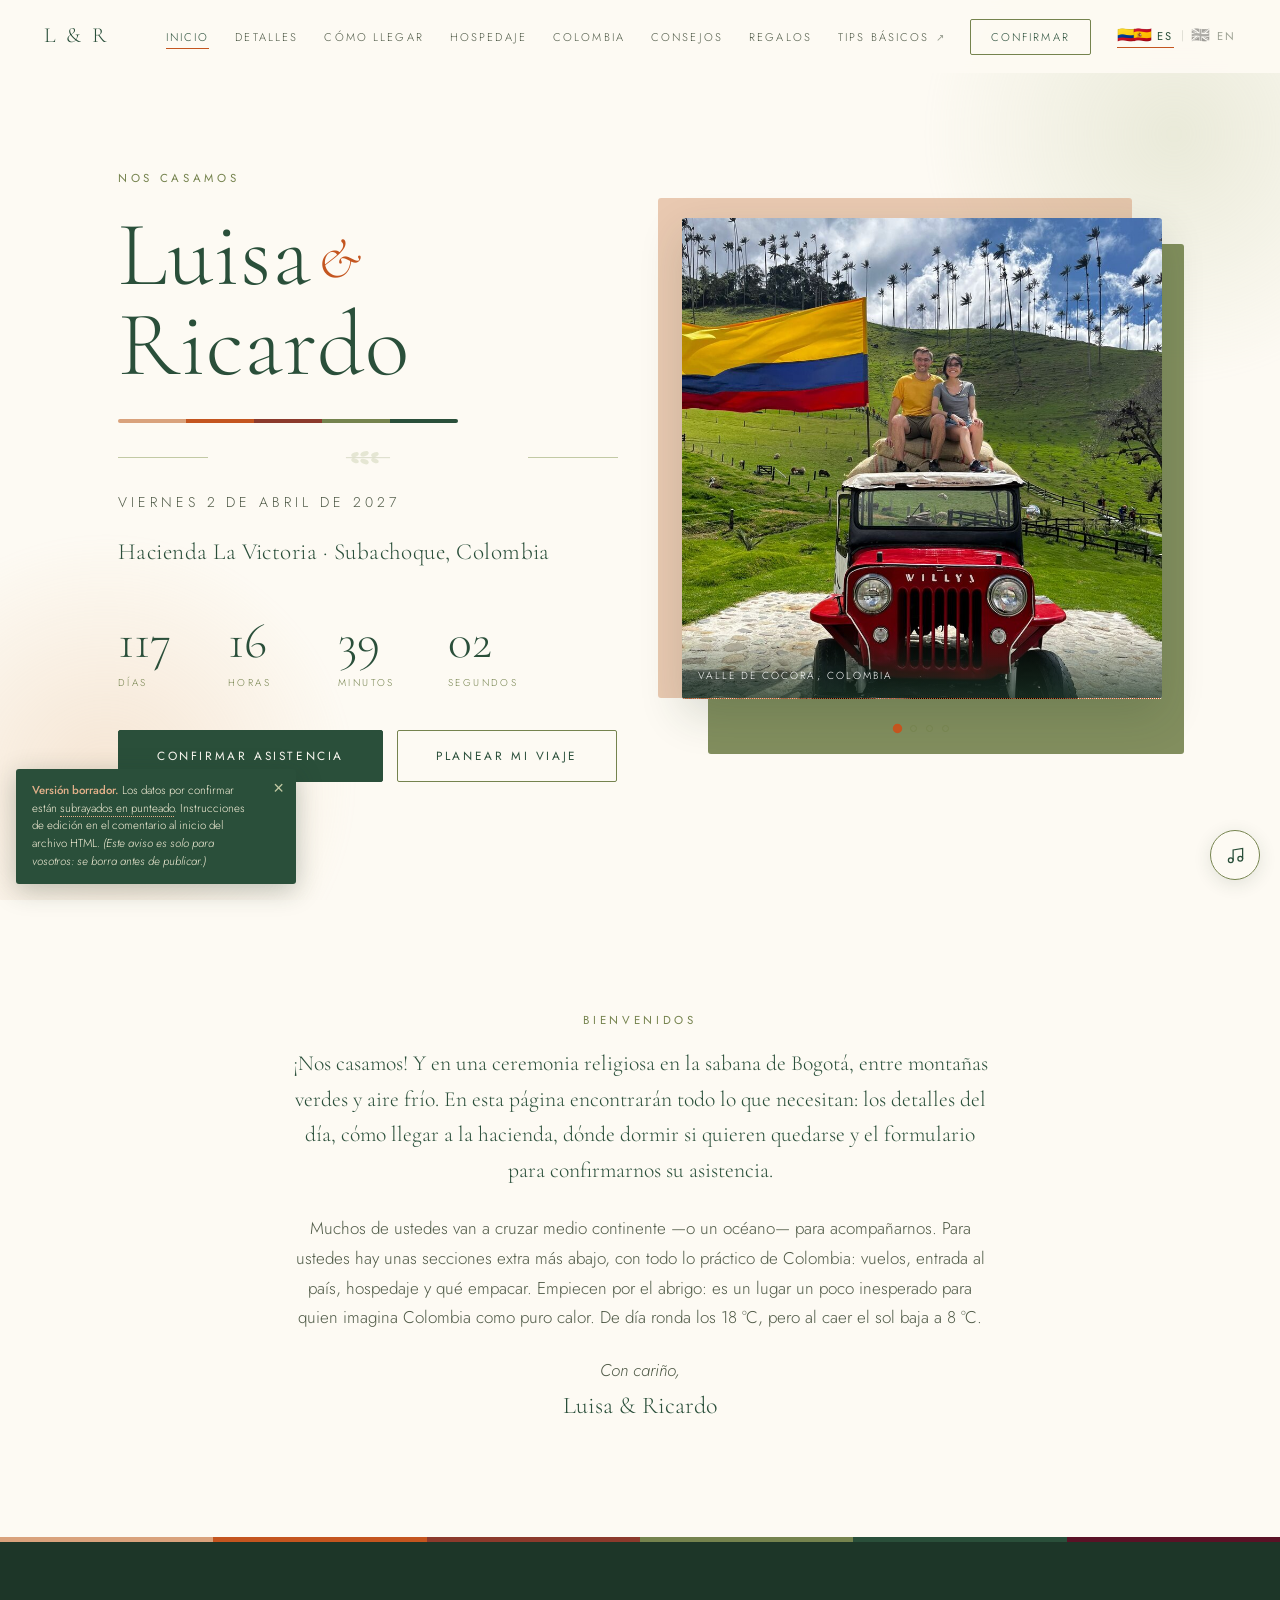
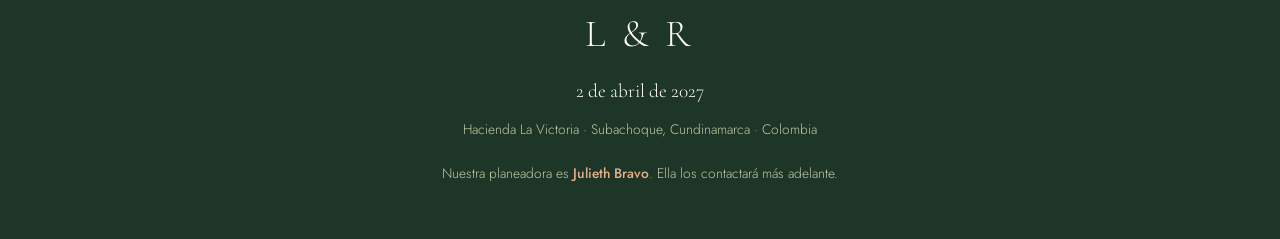
==== index.html @ b48c9478 "columnas" ====
<!DOCTYPE html>
<!--
  ============================================================================
  LUISA & RICARDO — 2 de abril de 2027 — Hacienda La Victoria, Subachoque
  ============================================================================
  CÓMO EDITAR ESTA PÁGINA
  ----------------------------------------------------------------------------
  0. ESTE archivo (index.html) contiene los TEXTOS. Es el que se edita para
     cambiar lo que dice la web. Los otros dos son de apoyo:
        estilo.css → colores, tipografías y espacios (el aspecto)
        guion.js   → carrusel, cuenta regresiva, música y envío del RSVP
     Si solo quieres corregir un texto, no necesitas abrirlos.
  1. Antes de editar, lee CLAUDE.md: resume qué está terminado y qué falta.
  2. Los datos que debes confirmar están marcados con la clase "ph"
     (placeholder). Búscalos con Ctrl+F escribiendo:  class="ph"
     En pantalla se ven con un subrayado punteado dorado.
  3. Para quitar el resaltado cuando ya tengas los datos finales, borra la
     palabra  ph  de la etiqueta, o busca en el CSS la regla  .ph  y ponle
     border-bottom: none;
  4. El aviso "Versión borrador" de arriba se elimina borrando el bloque
     <div class="draft-banner"> ... </div>
  5. FORMULARIO RSVP — ⚠ FALTA CONECTARLO. Las respuestas van a un Google
     Form oculto, pero hay que rellenar antes las variables GFORM y CAMPOS
     en el bloque "ENVÍO DEL RSVP" del JavaScript, al final del archivo.
     Ahí mismo están las instrucciones paso a paso. Mientras estén vacías,
     el formulario avisa al visitante de que aún no está conectado.
  6. Colores: edítalos en el bloque  :root  al inicio del CSS.
  7. MÚSICA — «Asilo», Jorge Drexler & Mon Laferte, vía reproductor oficial
     de Spotify. No hay que alojar ningún archivo ni gestionar derechos.
     El botón flotante de abajo a la derecha abre el reproductor; el
     visitante pulsa play (Spotify no permite arranque automático).
     Para cambiar de canción: variable SPOTIFY en el JavaScript del final.
  8. FOTOS — el carrusel de la portada usa la subcarpeta  fotos/ .
     ⚠ Guarda siempre esa carpeta JUNTO a este archivo HTML.
  ============================================================================
-->
<html lang="es">
<head>
<meta charset="UTF-8">
<meta name="viewport" content="width=device-width, initial-scale=1.0">
<title>Luisa &amp; Ricardo · 2 de abril de 2027 · Subachoque, Colombia</title>
<meta name="description" content="Nos casamos el 2 de abril de 2027 en la Hacienda La Victoria, Subachoque, Colombia. Toda la información para organizar tu viaje.">
<!--
  MIENTRAS LA WEB ESTÁ EN CONSTRUCCIÓN: esta línea pide a Google y demás
  buscadores que no la indexen ni la muestren en resultados.
  ⚠ BÓRRALA (y también el archivo robots.txt) cuando la web esté lista,
  o la boda nunca aparecerá al buscarla.
-->
<meta name="robots" content="noindex, nofollow">
<link rel="preconnect" href="https://fonts.googleapis.com">
<link rel="preconnect" href="https://fonts.gstatic.com" crossorigin>
<link href="https://fonts.googleapis.com/css2?family=Cormorant+Garamond:ital,wght@0,300;0,400;0,500;0,600;1,300;1,400&family=Jost:wght@300;400;500&display=swap" rel="stylesheet">
<link rel="icon" href="data:image/svg+xml,<svg xmlns='http://www.w3.org/2000/svg' viewBox='0 0 100 100'><text y='.9em' font-size='90'>🌿</text></svg>">
<!--
  El ?v=13 del final obliga al navegador a bajar la hoja de estilos de nuevo
  en vez de reutilizar la que tiene guardada. Si cambias estilo.css y no ves
  el cambio en pantalla, sube el número: v=3, v=4...
-->
<link rel="stylesheet" href="estilo.css?v=13">
</head>
<body data-idioma="es">

<!--
  ═══════════════════════ MÚSICA: «ASILO» ═══════════════════════
  Reproductor oficial de Spotify. No hay que alojar ningún archivo y la
  reproducción le cuenta al artista, así que no hay problema de derechos.
  El visitante pulsa play: Spotify no permite el arranque automático.

  Un solo clic en la clave de sol (abajo a la derecha) arranca la canción:
  usamos la API oficial de embeds de Spotify, que permite controlar la
  reproducción desde la página. El mismo botón pausa y reanuda.

  OJO: quien no tenga sesión de Spotify abierta en su navegador oirá solo
  un fragmento de unos 30 segundos. Es una limitación de Spotify para
  oyentes anónimos, no del código.

  Para cambiar de canción: sustituye el ID  5r0yIwEKbqZL96FRmOLYkG  en la
  variable SPOTIFY del JavaScript. El ID está en la URL de cualquier
  canción de Spotify, después de  /track/
-->
<button id="musica" data-tip="Nuestra canción / Our song" aria-label="Reproducir nuestra canción / Play our song" aria-pressed="false">
  <svg class="ic-nota" viewBox="0 0 24 24" fill="none" stroke="currentColor" stroke-width="1.6" stroke-linecap="round" aria-hidden="true">
    <path d="M9 18V5l12-2v13"/><circle cx="6" cy="18" r="3"/><circle cx="18" cy="16" r="3"/>
  </svg>
  <svg class="ic-pausa" viewBox="0 0 24 24" fill="currentColor" aria-hidden="true">
    <rect x="6.5" y="5" width="4" height="14" rx="1"/><rect x="13.5" y="5" width="4" height="14" rx="1"/>
  </svg>
</button>

<div id="panel-musica" hidden>
  <div class="pm-cab">
    <span><span lang="es">Nuestra canción</span><span lang="en">Our song</span></span>
    <button id="pm-cerrar" aria-label="Cerrar el reproductor">&times;</button>
  </div>
  <div id="pm-caja"><div id="pm-marco"></div></div>
  <p class="pm-pie">«Asilo» · Jorge Drexler &amp; Mon Laferte</p>
</div>

<!-- ═══════════ AVISO EDITABLE (bórralo cuando publiques) ═══════════ -->
<div class="draft-banner" id="draft">
  <button onclick="document.getElementById('draft').remove()" aria-label="Cerrar">&times;</button>
  <b>Versión borrador.</b> Los datos por confirmar están <span style="border-bottom:1.5px dotted #E3B08A">subrayados en punteado</span>. Instrucciones de edición en el comentario al inicio del archivo HTML. <em>(Este aviso es solo para vosotros: se borra antes de publicar.)</em>
</div>

<!-- ═══════════ NAV ═══════════ -->
<nav id="nav">
  <div class="nav-in">
    <a href="#inicio" class="nav-mono">L &amp; R</a>
    <!--
      SEGUNDO SELECTOR DE IDIOMA, solo para móvil: va junto a las tres rayitas
      para que se pueda cambiar de idioma sin abrir el menú. En pantalla ancha
      se esconde y manda el que está dentro del menú.

      Son los mismos botones repetidos a propósito: el JavaScript recoge TODOS
      los .idioma de la página, así que los dos selectores se mantienen
      sincronizados solos. Si cambias uno, cambia el otro igual.
    -->
    <div class="idiomas idiomas-movil"><button type="button" class="idioma" data-ir="es" aria-label="Ver la web en español"><span class="bandera bandera-doble" aria-hidden="true">🇨🇴🇪🇸</span>ES</button><span class="idioma-sep" aria-hidden="true">|</span><button type="button" class="idioma" data-ir="en" aria-label="View this site in English"><span class="bandera" aria-hidden="true">🇬🇧</span>EN</button><span class="chiste" aria-hidden="true"><span lang="es">Las dos, para evitar problemas</span><span lang="en">Both, to keep the peace</span></span></div>
    <button class="burger" id="burger" aria-label="Menú" aria-expanded="false"><span></span><span></span><span></span></button>
    <ul class="nav-links" id="links">
      <li><a href="#inicio"><span lang="es">Inicio</span><span lang="en">Home</span></a></li>
      <li><a href="#lugar"><span lang="es">Detalles</span><span lang="en">Details</span></a></li>
      <li><a href="#viaje"><span lang="es">Cómo llegar</span><span lang="en">Getting here</span></a></li>
      <li><a href="#hospedaje"><span lang="es">Hospedaje</span><span lang="en">Where to stay</span></a></li>
      <li><a href="#colombia"><span lang="es">Colombia</span><span lang="en">Colombia</span></a></li>
      <li><a href="#consejos"><span lang="es">Consejos</span><span lang="en">Good to know</span></a></li>
      <li><a href="#regalos"><span lang="es">Regalos</span><span lang="en">Gifts</span></a></li>
      <!-- Esta lleva al flyer de tips, que es otra página: por eso abre en pestaña nueva -->
      <li><a href="tips-colombia-luisa-ricardo-v2.html" target="_blank" rel="noopener"><span lang="es">Tips básicos</span><span lang="en">Safety tips</span> <span class="ext" aria-hidden="true">&#8599;</span></a></li>
      <li><a href="#rsvp" class="nav-cta"><span lang="es">Confirmar</span><span lang="en">RSVP</span></a></li>
      <!--
        SELECTOR DE IDIOMA. Ojo: estos botones NO llevan atributo lang,
        porque el CSS esconde por idioma justamente con ese atributo y
        se ocultarían a sí mismos.
      -->
      <li class="idiomas">
        <button type="button" class="idioma" data-ir="es" aria-label="Ver la web en español"><span class="bandera bandera-doble" aria-hidden="true">🇨🇴🇪🇸</span>ES</button><span class="idioma-sep" aria-hidden="true">|</span><button type="button" class="idioma" data-ir="en" aria-label="View this site in English"><span class="bandera" aria-hidden="true">🇬🇧</span>EN</button><span class="chiste" aria-hidden="true"><span lang="es">Las dos, para evitar problemas</span><span lang="en">Both, to keep the peace</span></span>
      </li>
    </ul>
  </div>
</nav>

<!-- ═══════════ HERO ═══════════ -->
<header class="hero" id="inicio">
  <div class="wrap hero-in">
   <div class="hero-grid">

    <div class="hero-texto">
      <span class="eyebrow"><span lang="es">Nos casamos</span><span lang="en">We're getting married</span></span>
      <h1 class="names">Luisa<span class="amp">&amp;</span>Ricardo</h1>
      <div class="franja" aria-hidden="true">
        <i style="background:var(--p-terracota)"></i>
        <i style="background:var(--p-naranja)"></i>
        <i style="background:var(--p-ladrillo)"></i>
        <i style="background:var(--p-oliva)"></i>
        <i style="background:var(--p-bosque)"></i>
      </div>

      <div class="hero-rule">
        <i></i>
        <svg class="sprig" viewBox="0 0 120 40" style="width:52px" aria-hidden="true">
          <path d="M10 20 H110"/>
          <ellipse cx="30" cy="13" rx="9" ry="5" transform="rotate(-22 30 13)"/>
          <ellipse cx="30" cy="27" rx="9" ry="5" transform="rotate(22 30 27)"/>
          <ellipse cx="52" cy="11" rx="10" ry="5.5" transform="rotate(-20 52 11)"/>
          <ellipse cx="52" cy="29" rx="10" ry="5.5" transform="rotate(20 52 29)"/>
          <ellipse cx="76" cy="13" rx="9" ry="5" transform="rotate(-22 76 13)"/>
          <ellipse cx="76" cy="27" rx="9" ry="5" transform="rotate(22 76 27)"/>
        </svg>
        <i></i>
      </div>

      <div class="hero-meta">
        <span><span lang="es">Viernes 2 de abril de 2027</span><span lang="en">Friday, April 2, 2027</span></span>
        <span class="hero-place"><span lang="es">Hacienda La Victoria &middot; Subachoque, Colombia</span><span lang="en">Hacienda La Victoria &middot; Subachoque, Colombia</span></span>
      </div>

      <div class="count" id="count" aria-label="Cuenta regresiva">
        <div><b id="c-d">—</b><small><span lang="es">Días</span><span lang="en">Days</span></small></div>
        <div><b id="c-h">—</b><small><span lang="es">Horas</span><span lang="en">Hours</span></small></div>
        <div><b id="c-m">—</b><small><span lang="es">Minutos</span><span lang="en">Minutes</span></small></div>
        <div><b id="c-s">—</b><small><span lang="es">Segundos</span><span lang="en">Seconds</span></small></div>
      </div>

      <div class="btn-row">
        <a href="#rsvp" class="btn"><span lang="es">Confirmar asistencia</span><span lang="en">RSVP</span></a>
        <a href="#viaje" class="btn btn-ghost"><span lang="es">Planear mi viaje</span><span lang="en">Plan my trip</span></a>
      </div>
    </div>

    <!--
      ═══ CARRUSEL ═══
      Las fotos viven en la subcarpeta  fotos/  junto a este HTML.
      Para añadir o quitar una, copia o borra un bloque <figure> entero:
      los puntos de navegación se generan solos según cuántas haya.
      Si una cara queda cortada, ajusta  object-position  de esa imagen
      (primer valor = horizontal, segundo = vertical; 50% 50% es el centro).
      Los pies de foto están marcados como editables: cámbialos o bórralos.
    -->
    <div class="carrusel" id="carrusel">
      <div class="marco" id="marco">
        <figure class="act">
          <img src="fotos/foto-1.jpg" alt="Luisa y Ricardo sentados sobre un jeep Willys rojo en el Valle de Cocora"
               style="object-position:50% 30%" width="900" height="1200">
          <figcaption class="ph"><span lang="es">Valle de Cocora, Colombia</span><span lang="en">Cocora Valley, Colombia</span></figcaption>
        </figure>
        <figure>
          <img src="fotos/foto-4.jpg" alt="Luisa y Ricardo ante las terrazas de piedra de Ciudad Perdida, en la Sierra Nevada de Santa Marta"
               style="object-position:50% 50%" width="900" height="1200" loading="lazy">
          <figcaption><span lang="es">Ciudad Perdida, Sierra Nevada</span><span lang="en">Ciudad Perdida, Sierra Nevada</span></figcaption>
        </figure>
        <figure>
          <img src="fotos/foto-2.jpg" alt="Luisa y Ricardo en el mirador del parque nacional del Teide"
               style="object-position:62% 50%" width="1200" height="900" loading="lazy">
          <figcaption class="ph"><span lang="es">Parque Nacional del Teide</span><span lang="en">Teide National Park</span></figcaption>
        </figure>
        <figure>
          <img src="fotos/foto-3.jpg" alt="Luisa y Ricardo con la camiseta de España frente al estadio olímpico de Berlín"
               style="object-position:55% 50%" width="1200" height="900" loading="lazy">
          <figcaption class="ph"><span lang="es">Berlín, Eurocopa 2024</span><span lang="en">Berlin, Euro 2024</span></figcaption>
        </figure>
      </div>
      <button class="car-nav car-prev" id="car-prev" aria-label="Foto anterior">&#8249;</button>
      <button class="car-nav car-next" id="car-next" aria-label="Foto siguiente">&#8250;</button>
      <div class="car-dots" id="car-dots" role="tablist" aria-label="Elegir foto"></div>
    </div>

   </div>
  </div>
</header>

<!--
  ═══════════════════ VISTAS (PESTAÑAS) ═══════════════════
  Cada <div class="vista"> es una pestaña. El menú de arriba muestra una
  y esconde las demás; el bloque "VISTAS" de guion.js hace el cambio.

  SI EL JAVASCRIPT NO CARGA, todas las vistas se ven seguidas y la web
  vuelve a funcionar como una sola página con scroll. Es a propósito.

  Para mover una sección de pestaña, cámbiala de <div class="vista">.
  Para crear una pestaña nueva: un <div class="vista" id="v-loquesea">
  más una entrada en el menú que apunte a una sección de dentro.
-->
<div class="vista" id="v-inicio">
<!-- ═══════════ BIENVENIDA ═══════════ -->
<section id="bienvenida">
  <div class="wrap narrow rv" style="text-align:center">
    <span class="eyebrow"><span lang="es">Bienvenidos</span><span lang="en">Welcome</span></span>
    <p class="lead" lang="es">¡Nos casamos! Y en una ceremonia religiosa en la sabana de Bogotá, entre montañas verdes y aire frío. En esta página encontrarán todo lo que necesitan: los detalles del día, cómo llegar a la hacienda, dónde dormir si quieren quedarse y el formulario para confirmarnos su asistencia.</p>
    <p class="lead" lang="en">We're getting married! In a religious ceremony on the savanna outside Bogotá, among green mountains and cool air. This page has everything you need: the details of the day, how to reach the hacienda, where to stay if you'd like to, and the form to let us know you're coming.</p>
    <p style="margin-top:1.6rem" lang="es">Muchos de ustedes van a cruzar medio continente —o un océano— para acompañarnos. Para ustedes hay unas secciones extra más abajo, con todo lo práctico de Colombia: vuelos, entrada al país, hospedaje y qué empacar. Empiecen por el abrigo: es un lugar un poco inesperado para quien imagina Colombia como puro calor. De día ronda los 18 °C, pero al caer el sol baja a 8 °C.</p>
    <p style="margin-top:1.6rem" lang="en">Many of you will cross half a continent — or an ocean — to be with us. There are extra sections here for you, with the practical side of Colombia: flights, entry requirements, where to stay and what to pack. Start with a coat: this is a surprising place for anyone who pictures Colombia as nothing but heat. Days hover around 18 °C, but once the sun goes down it drops to 8 °C.</p>
    <p style="margin-top:1.4rem"><em><span lang="es">Con cariño,</span><span lang="en">With love,</span></em><br><span style="font-family:var(--serif);font-size:1.5rem;color:var(--bosque)">Luisa &amp; Ricardo</span></p>
  </div>
</section>

</div>

<div class="vista" id="v-lugar">
<!-- ═══════════ EL LUGAR ═══════════ -->
<section id="lugar">
  <div class="wrap">
    <div class="sec-head rv">
      <span class="eyebrow"><span lang="es">Cuándo y dónde</span><span lang="en">When and where</span></span>
      <h2><span lang="es">Detalles del evento</span><span lang="en">Event details</span></h2>
      <p lang="es"><strong>Hacienda La Victoria</strong>, en Subachoque, Cundinamarca, en plena sabana. La ceremonia y la fiesta son en el mismo lugar, así que no tendrán que moverse en todo el día.</p>
    <p lang="en"><strong>Hacienda La Victoria</strong>, in Subachoque, Cundinamarca, out on the savanna. The ceremony and the party are in the same place, so you will not have to move all day.</p>
    </div>

    <!--
      Cuatro tarjetas en rejilla de 2×2, el mismo patrón que usan las demás
      secciones. Si añades una quinta, la fila de abajo queda coja: mejor
      fusionarla con alguna existente o añadir dos de golpe.
      El parqueadero va dentro de "Dónde es" porque forma parte de llegar.
    -->
    <div class="grid g2x2">
      <div class="card rv">
        <span class="ico">⛪</span>
        <h4 lang="es">La ceremonia</h4>
        <h4 lang="en">The ceremony</h4>
        <p lang="es">Será <strong>religiosa</strong>, a las <strong class="ph">4:00 de la tarde</strong>. Les pedimos estar sentados unos minutos antes.</p>
        <p lang="en">It will be a <strong>religious ceremony</strong> at <strong class="ph">4:00 in the afternoon</strong>. Please be seated a few minutes beforehand.</p>
        <p lang="es" style="margin-top:.7rem">Después, el cóctel y la fiesta son en la misma hacienda: no hay que moverse en todo el día.</p>
        <p lang="en" style="margin-top:.7rem">The cocktail hour and the party follow in the same place, so there is no moving around during the day.</p>
      </div>

      <div class="card rv">
        <span class="ico">📍</span>
        <h4 lang="es">Dónde es</h4>
        <h4 lang="en">Where it is</h4>
        <p lang="es">En la vereda, a unos <strong>3,5 km del casco urbano</strong> de Subachoque.</p>
        <p lang="en">Out in the countryside, about <strong>3.5 km from the town</strong> of Subachoque.</p>
        <p style="margin-top:.7rem"><a href="https://maps.app.goo.gl/8ABQBgbFaFGZKbLc6" target="_blank" rel="noopener"><span lang="es">Abrir la ubicación en Google Maps</span><span lang="en">Open the location in Google Maps</span></a></p>
        <ul>
          <li lang="es">Coordenadas <strong>4.899453, −74.182835</strong>, útiles si van en carro y se les pierde la señal.</li>
          <li lang="en">Coordinates <strong>4.899453, −74.182835</strong> — worth saving if you drive and lose signal.</li>
          <li lang="es">Parqueadero gratuito dentro de la hacienda, con espacio de sobra para todos.</li>
          <li lang="en">Free parking inside the property, with room to spare.</li>
        </ul>
      </div>

      <div class="card rv">
        <span class="ico">🚐</span>
        <h4 lang="es">Transporte</h4>
        <h4 lang="en">Transport</h4>
        <p lang="es">Quien prefiera no manejar puede contratar el traslado de ida y vuelta por su cuenta con <strong>TransRubio</strong>, escribiendo a <a href="mailto:cotizaciones@transrubio.com.co">cotizaciones@transrubio.com.co</a>.</p>
        <p lang="en">If you would rather not drive, you can arrange return transport yourself with <strong>TransRubio</strong>, writing to <a href="mailto:cotizaciones@transrubio.com.co">cotizaciones@transrubio.com.co</a>.</p>
        <p lang="es" style="margin-top:.7rem">Es una gestión independiente de la boda: ellos les cotizan directamente.</p>
        <p lang="en" style="margin-top:.7rem">This is arranged independently of the wedding — they will quote you directly.</p>
      </div>

      <div class="card rv">
        <span class="ico">🧥</span>
        <h4 lang="es">Vestuario</h4>
        <h4 lang="en">Dress code</h4>
        <p lang="es">Ellos, <strong>traje formal</strong>. Ellas, <strong>cóctel o vestido largo</strong>.</p>
        <p lang="en">Men, <strong>formal suit</strong>. Women, <strong>cocktail or long dress</strong>.</p>
        <ul>
          <li lang="es">Buena parte del suelo es empedrado: les sugerimos un tacón cómodo.</li>
          <li lang="en">Much of the ground is cobbled, so we suggest a comfortable heel.</li>
          <li lang="es">No olviden el abrigo: al caer el sol refresca de verdad.</li>
          <li lang="en">Do bring a coat — it gets properly cold after sunset.</li>
        </ul>
      </div>
    </div>
  </div>
</section>



</div>

<div class="vista" id="v-viaje">
<!-- ═══════════ VIAJE ═══════════ -->
<section id="viaje">
  <div class="wrap">
    <div class="sec-head rv">
      <span class="eyebrow"><span lang="es">Cómo llegar</span><span lang="en">Getting here</span></span>
      <h2 lang="es">El viaje a Colombia</h2>
      <h2 lang="en">Travelling to Colombia</h2>
      <p lang="es">Todo pasa por Bogotá. Desde ahí son poco más de 60 minutos hasta Subachoque.</p>
      <p lang="en">Everything goes through Bogotá. From there it is a little over 60 minutes to Subachoque.</p>
    </div>

    <div class="grid g2">
      <div class="card rv">
        <span class="ico">✈</span>
        <h4 lang="es">Vuelos</h4>
        <h4 lang="en">Flights</h4>
        <p lang="es">El aeropuerto es <strong>El Dorado (BOG)</strong>, en Bogotá. Es el hub más grande de la región y tiene vuelos directos desde Madrid, Miami, Nueva York, Ciudad de México, São Paulo, Buenos Aires, Santiago, Lima, Panamá y varias ciudades más.</p>
        <p lang="en">The airport is <strong>El Dorado (BOG)</strong>, in Bogotá. It is the largest hub in the region, with direct flights from Madrid, Miami, New York, Mexico City, São Paulo, Buenos Aires, Santiago, Lima, Panama City and several more.</p>
        <ul>
          <li lang="es"><strong>Reserven pronto:</strong> abril arranca con temporada alta en Colombia. Semana Santa 2027 es del <strong>22 al 28 de marzo</strong>, así que planeen con tiempo.</li>
          <li lang="en"><strong>Book early:</strong> April opens the high season in Colombia. Holy Week in 2027 runs from <strong>March 22 to 28</strong>, so plan ahead.</li>
        </ul>
      </div>

      <div class="card rv">
        <span class="ico">🛂</span>
        <h4 lang="es">Entrada al país</h4>
        <h4 lang="en">Entering the country</h4>
        <ul>
          <li lang="es">Ciudadanos de la mayoría de países de Europa y América Latina, además de EE. UU. y Australia, <strong>no necesitan visa</strong> para estancias turísticas de hasta 90 días. Verifiquen su caso concreto en la web oficial de <a href="https://www.migracioncolombia.gov.co/" target="_blank" rel="noopener">Migración Colombia</a> — las reglas cambian.</li>
          <li lang="en">Citizens of most European and Latin American countries, as well as the US and Australia, <strong>do not need a visa</strong> for tourist stays of up to 90 days. Check your own case on the official <a href="https://www.migracioncolombia.gov.co/" target="_blank" rel="noopener">Migración Colombia</a> site — the rules change.</li>
          <li lang="es"><strong>Check-Mig obligatorio para todos:</strong> formulario digital gratuito que se llena en línea dentro de las 24 horas previas al vuelo, en <a href="https://apps.migracioncolombia.gov.co/pre-registro/public/preregistro.jsf" target="_blank" rel="noopener">apps.migracioncolombia.gov.co</a>.</li>
          <li lang="en"><strong>Check-Mig is required for everyone:</strong> a free online form to be filled in within the 24 hours before your flight, at <a href="https://apps.migracioncolombia.gov.co/pre-registro/public/preregistro.jsf" target="_blank" rel="noopener">apps.migracioncolombia.gov.co</a>.</li>
        </ul>
      </div>



      <div class="card rv">
        <span class="ico">🚕</span>
        <h4 lang="es">Taxis y apps</h4>
        <h4 lang="en">Taxis and apps</h4>
        <p lang="es">En Bogotá funcionan Uber, DiDi, Yango e InDrive, además de los taxis oficiales del aeropuerto.</p>
        <p lang="en">Uber, DiDi, Yango and InDrive all work in Bogotá, alongside the official airport taxis.</p>
        <p style="margin-top:.7rem" lang="es">Nada de taxis levantados en la calle: usen siempre la app y, antes de subirse, confirmen que la placa y el modelo coincidan con los de la pantalla.</p>
        <p style="margin-top:.7rem" lang="en">Never flag down a taxi in the street: always use the app, and before getting in, check that the plate and the model match what is on your screen.</p>
      </div>

    </div>
  </div>
</section>

</div>

<div class="vista" id="v-hospedaje">
<!-- ═══════════ HOSPEDAJE ═══════════ -->
<section id="hospedaje">
  <div class="wrap">
    <div class="sec-head rv">
      <span class="eyebrow"><span lang="es">Dónde dormir</span><span lang="en">Where to stay</span></span>
      <h2 lang="es">Hospedaje</h2>
      <h2 lang="en">Where to stay</h2>
      <p lang="es">Dos opciones según lo que busquen. Reserven pronto: Subachoque es un pueblo pequeño y la oferta cercana se agota rápido.</p>
      <p lang="en">Two options, depending on what you are after. Book early: Subachoque is a small town and the places nearby fill up fast.</p>
    </div>

    <div class="grid g2">
      <div class="card rv">
        <span class="tag"><span lang="es">Opción 1</span><span lang="en">Option 1</span></span>
        <h4>Subachoque, Chía &amp; Tabio</h4>
        <p lang="es">Hoteles boutique, hosterías y casas de campo. <strong>Chía y Tabio</strong> quedan a 25–45 minutos, con buena relación calidad-precio, restaurantes agradables y ambiente de sabana. Ideal si alquilan carro. <strong>Subachoque</strong> es más cerca pero tiene menos opciones; si lo prefieren, busquen habitación con tiempo.</p>
        <p lang="en">Boutique hotels, country inns and farmhouses. <strong>Chía and Tabio</strong> are 25–45 minutes away, good value, with pleasant restaurants and open savanna around them. Ideal if you rent a car. <strong>Subachoque</strong> is closer but has fewer places; if you prefer it, book a room well in advance.</p>
      </div>
      <div class="card rv">
        <span class="tag"><span lang="es">Opción 2</span><span lang="en">Option 2</span></span>
        <h4>Bogotá</h4>
        <p lang="es">Más lejos (1 h – 1 h 45) pero con toda la oferta de restaurantes, museos y vida de ciudad. Recomendamos las zonas de <strong>Usaquén</strong>, <strong>Zona G / Chicó</strong> o <strong>Parque de la 93</strong>: seguras, caminables y bien conectadas.</p>
        <p lang="en">Further out (1 h – 1 h 45) but with all the restaurants, museums and city life. We recommend <strong>Usaquén</strong>, <strong>Zona G / Chicó</strong> or <strong>Parque de la 93</strong>: safe, walkable and well connected.</p>
      </div>
    </div>

    <div class="rv" style="margin-top:34px;padding:24px 26px;border-left:2px solid var(--p-vino);background:rgba(90,18,38,.05)">
      <p style="font-size:.94rem" lang="es"><strong>Consejo:</strong> si vienen en grupo o en familia, Airbnb funciona muy bien en la sabana — hay fincas completas por precios razonables. Y si se quedan en Bogotá, elijan hotel en el <em>norte</em> de la ciudad: acorta el trayecto a Subachoque y evita el peor tráfico.</p>
      <p style="font-size:.94rem" lang="en"><strong>A tip:</strong> if you are coming as a group or a family, Airbnb works very well on the savanna — whole farmhouses at reasonable prices. And if you stay in Bogotá, pick a hotel in the <em>north</em> of the city: it shortens the drive to Subachoque and avoids the worst traffic.</p>
    </div>
  </div>
</section>

</div>

<div class="vista" id="v-colombia">
<!-- ═══════════ COLOMBIA PRÁCTICA ═══════════ -->
<section id="colombia">
  <div class="wrap">
    <div class="sec-head rv">
      <span class="eyebrow"><span lang="es">Antes de viajar</span><span lang="en">Before you travel</span></span>
      <h2 lang="es">Colombia práctica</h2>
      <h2 lang="en">Colombia, practically</h2>
      <p lang="es">Alguna información si es tu primera vez en Colombia.</p>
      <p lang="en">A few things worth knowing if it is your first time in Colombia.</p>
    </div>

    <div class="rejilla-centrada">
      <div class="card rv">
        <span class="ico">⛰</span>
        <h4 lang="es">La altura</h4>
        <h4 lang="en">The altitude</h4>
        <p lang="es">Bogotá y Subachoque están a unos <strong>2.650 m</strong>. Algunas personas sienten <em>soroche</em>: dolor de cabeza, cansancio o falta de aire los primeros días.</p>
        <p lang="en">Bogotá and Subachoque sit at about <strong>2,650 m</strong>. Some people feel <em>soroche</em>: headaches, tiredness or shortness of breath for the first few days.</p>
        <ul>
          <li lang="es">Tomen mucha agua; un aguadepanela con limón también ayuda.</li>
          <li lang="en">Drink plenty of water; <em>aguapanela</em> with lime helps too.</li>
          <li lang="es">Vayan suave con el alcohol el primer día — pega el doble.</li>
          <li lang="en">Go easy on the alcohol the first day — it hits twice as hard.</li>
        </ul>
      </div>

      <div class="card rv">
        <span class="ico">💵</span>
        <h4 lang="es">Dinero</h4>
        <h4 lang="en">Money</h4>
        <p lang="es">La moneda es el <strong>peso colombiano (COP)</strong>.</p>
        <p lang="en">The currency is the <strong>Colombian peso (COP)</strong>.</p>
        <ul>
          <li lang="es">Tarjeta aceptada casi en todas partes en Bogotá.</li>
          <li lang="en">Cards are accepted almost everywhere in Bogotá.</li>
          <li lang="es">Lleven algo de dinero en efectivo para pueblos, taxis y propinas; retírenlo en cajeros de bancos (Bancolombia, Davivienda, BBVA) y eviten los de la calle.</li>
          <li lang="en">Carry some cash for small towns, taxis and tips; withdraw it from bank ATMs (Bancolombia, Davivienda, BBVA) and avoid the ones out on the street.</li>
        </ul>
      </div>

      <div class="card rv">
        <span class="ico">🍽</span>
        <h4 lang="es">Propinas</h4>
        <h4 lang="en">Tipping</h4>
        <p lang="es">En restaurantes se acostumbra una <strong>propina voluntaria del 10 %</strong>. Se la sumarán a la cuenta y les preguntarán "¿desea incluir el servicio?". Pueden decir que no sin problema.</p>
        <p lang="en">Restaurants add a <strong>voluntary 10 % tip</strong>. It appears on the bill and they will ask whether you want to include the service. Saying no is perfectly normal.</p>
        <p style="margin-top:.7rem" lang="es">A los taxistas no se les da propina; se redondea hacia arriba.</p>
        <p style="margin-top:.7rem" lang="en">Taxi drivers are not tipped; you just round up.</p>
      </div>

      <div class="card rv">
        <span class="ico">📱</span>
        <h4 lang="es">Teléfono e internet</h4>
        <h4 lang="en">Phone and internet</h4>
        <p lang="es">Una <strong>eSIM</strong> comprada antes de viajar es la mejor opción para mantenerse comunicados desde que lleguen a Colombia.</p>
        <p lang="en">An <strong>eSIM</strong> bought before you travel is the easiest way to stay connected from the moment you land.</p>
        <p style="margin-top:.7rem" lang="es">Tengan en cuenta que el enchufe en Colombia es <strong>tipo A/B</strong> (el mismo de Estados Unidos).</p>
        <p style="margin-top:.7rem" lang="en">Note that Colombian sockets are <strong>type A/B</strong> — the same as in the United States.</p>
      </div>

      <div class="card rv">
        <span class="ico">🚰</span>
        <h4 lang="es">Agua y comida</h4>
        <h4 lang="en">Food and water</h4>
        <p lang="es">El agua de la llave en Bogotá <strong>es potable</strong> y de muy buena calidad. En zonas rurales, mejor embotellada.</p>
        <p lang="en">Tap water in Bogotá <strong>is safe to drink</strong> and very good. In rural areas, stick to bottled.</p>
        <p style="margin-top:.7rem" lang="es">Prueben sin miedo: ajiaco, changua, arepas de choclo, empanadas, lechona, y frutas que probablemente no conocen (lulo, feijoa, granadilla, mangostino).</p>
        <p style="margin-top:.7rem" lang="en">Try everything: ajiaco, changua, sweetcorn arepas, empanadas, lechona, and fruit you have probably never seen (lulo, feijoa, granadilla, mangosteen).</p>
      </div>



    </div>

    <div class="sub-head rv">
      <span class="eyebrow"><span lang="es">Ya que están acá</span><span lang="en">While you are here</span></span>
      <h3 lang="es">Extiendan el viaje</h3>
      <h3 lang="en">Make a trip of it</h3>
      <p lang="es">Sería una lástima ver solo la sabana.</p>
      <p lang="en">It would be a shame to see only the savanna.</p>
    </div>

    <div class="grid g3">
      <div class="card rv">
        <span class="tag"><span lang="es">1 día</span><span lang="en">1 day</span></span>
        <h4 lang="es">Cerca de Bogotá</h4>
        <h4 lang="en">Near Bogotá</h4>
        <ul>
          <li lang="es"><strong>Catedral de Sal de Zipaquirá</strong> — una catedral dentro de una mina de sal, a 40 min de Subachoque.</li>
          <li lang="en"><strong>Zipaquirá Salt Cathedral</strong> — a cathedral carved inside a salt mine, 40 min from Subachoque.</li>
          <li lang="es"><strong>Laguna de Guatavita</strong> — el origen de la leyenda de El Dorado.</li>
          <li lang="en"><strong>Lake Guatavita</strong> — where the legend of El Dorado began.</li>
          <li lang="es"><strong>Monserrate</strong> — Bogotá entera a 3.150 m.</li>
          <li lang="en"><strong>Monserrate</strong> — the whole city seen from 3,150 m.</li>
          <li lang="es"><strong>La Candelaria y el Museo del Oro</strong> — el centro histórico.</li>
          <li lang="en"><strong>La Candelaria and the Gold Museum</strong> — the historic centre.</li>
        </ul>
      </div>
      <div class="card rv">
        <span class="tag"><span lang="es">2–3 días</span><span lang="en">2–3 days</span></span>
        <h4 lang="es">Escapadas</h4>
        <h4 lang="en">Short escapes</h4>
        <ul>
          <li lang="es"><strong>Villa de Leyva</strong> — pueblo colonial de piedra blanca, 4 h en carro.</li>
          <li lang="en"><strong>Villa de Leyva</strong> — a white-stone colonial town, 4 h by car.</li>
          <li lang="es"><strong>Barichara</strong> — probablemente el pueblo más bonito de Colombia.</li>
          <li lang="en"><strong>Barichara</strong> — probably the prettiest town in Colombia.</li>
          <li lang="es"><strong>Eje Cafetero</strong> — fincas de café y el valle de palmas de Cocora.</li>
          <li lang="en"><strong>The Coffee Region</strong> — coffee farms and the wax palms of the Cocora valley.</li>
          <li lang="es"><strong>Medellín y Guatapé</strong> — la ciudad de la eterna primavera y un pueblo de fachadas de colores.</li>
          <li lang="en"><strong>Medellín and Guatapé</strong> — the city of eternal spring, and a town of brightly painted façades.</li>
        </ul>
      </div>
      <div class="card rv">
        <span class="tag"><span lang="es">4+ días</span><span lang="en">4+ days</span></span>
        <h4 lang="es">Al calor</h4>
        <h4 lang="en">Somewhere warm</h4>
        <ul>
          <li lang="es"><strong>Cartagena</strong> — ciudad amurallada en el Caribe.</li>
          <li lang="en"><strong>Cartagena</strong> — the walled city on the Caribbean.</li>
          <li lang="es"><strong>Santa Marta y el Tayrona</strong> — selva y playa.</li>
          <li lang="en"><strong>Santa Marta and Tayrona</strong> — jungle meeting the sea.</li>
          <li lang="es"><strong>San Andrés</strong> — el mar de los siete colores.</li>
          <li lang="en"><strong>San Andrés</strong> — the sea of seven colours.</li>
          <li lang="es"><strong>Amazonas (Leticia)</strong> — otro planeta.</li>
          <li lang="en"><strong>The Amazon (Leticia)</strong> — another planet altogether.</li>
        </ul>
      </div>
    </div>
    <p class="rv" style="text-align:center;margin-top:30px;font-size:.94rem;color:var(--salvia)" lang="es">Si quieren, escríbannos y les damos recomendaciones concretas según lo que les guste.</p>
    <p class="rv" style="text-align:center;margin-top:30px;font-size:.94rem;color:var(--salvia)" lang="en">Write to us and we will happily suggest something specific, depending on what you enjoy.</p>
  </div>
</section>

</div>

<div class="vista" id="v-consejos">
<!-- ═══════════ CUATRO CONSEJOS (contenido del flyer impreso) ═══════════ -->
<section id="consejos">
  <div class="wrap narrow">
    <div class="sec-head rv">
      <span class="eyebrow"><span lang="es">Tips básicos</span><span lang="en">Good to know</span></span>
      <h2 lang="es">Cuatro cositas de nada</h2>
      <h2 lang="en">Four small things</h2>
      <p lang="es">Para que llegues tranquilo, te muevas como local y solo te lleves buenos recuerdos.</p>
      <p lang="en">So you arrive relaxed, get around like a local, and take home nothing but good memories.</p>
    </div>

    <div class="grid g2x2">
      <div class="card rv">
        <span class="ico">
          <svg width="21" height="21" viewBox="0 0 24 24" fill="none" stroke="currentColor" stroke-width="1.5" stroke-linecap="round" stroke-linejoin="round" aria-hidden="true">
            <path d="M3 16v-3.2l1.9-4.4A2 2 0 0 1 6.7 7h10.6a2 2 0 0 1 1.8 1.4L21 12.8V16"/><path d="M3 16h18"/><circle cx="7" cy="18" r="1.6"/><circle cx="17" cy="18" r="1.6"/><path d="M9.5 4.6h5"/>
          </svg>
        </span>
        <h4 lang="es">Pide el carro, no lo pares</h4>
        <h4 lang="en">Order the car, do not hail it</h4>
        <p lang="es">Nada de taxis levantados en la calle: usa siempre tu app (Uber, DiDi o Yango) y antes de subirte confirma que la placa y el modelo coincidan con los de la pantalla.</p>
        <p lang="en">Never flag down a taxi in the street: always use an app (Uber, DiDi or Yango), and before getting in, check that the plate and model match your screen.</p>
      </div>

      <div class="card rv">
        <span class="ico">
          <svg width="21" height="21" viewBox="0 0 24 24" fill="none" stroke="currentColor" stroke-width="1.5" stroke-linecap="round" stroke-linejoin="round" aria-hidden="true">
            <rect x="7" y="2.5" width="10" height="19" rx="2.2"/><path d="M10.6 5.4h2.8"/><path d="M11 18.4h2"/>
          </svg>
        </span>
        <h4 lang="es">El celular, en el bolsillo</h4>
        <h4 lang="en">Keep your phone in your pocket</h4>
        <p lang="es">No camines con el teléfono en la mano. <em style="color:var(--oro)">Tenemos atletas de alto rendimiento</em> capaces de llevárselo sin que te des cuenta. Si tienes que mirar el mapa, presta atención.</p>
        <p lang="en">Do not walk with your phone in your hand. <em style="color:var(--oro)">We have some world-class athletes</em> who can take it without you noticing. If you need the map, stop and pay attention.</p>
      </div>

      <div class="card rv">
        <span class="ico">
          <svg width="21" height="21" viewBox="0 0 24 24" fill="none" stroke="currentColor" stroke-width="1.5" stroke-linecap="round" stroke-linejoin="round" aria-hidden="true">
            <path d="M9.2 18V5.6L19 3.4v12"/><path d="M9.2 9.4 19 7.2"/><circle cx="6.4" cy="18.4" r="2.8"/><circle cx="16.2" cy="15.8" r="2.8"/>
          </svg>
        </span>
        <h4 lang="es">De fiesta, siempre en manada</h4>
        <h4 lang="en">Go out as a pack</h4>
        <p lang="es">Sal y regresa con tu grupo, y no dejes tu trago solo. Ojo con los desconocidos demasiado encantadores: <em style="color:var(--oro)">alguno querrá robarte algo más que el corazón…</em></p>
        <p lang="en">Leave and come back with your group, and never leave your drink unattended. Be wary of strangers who are a little too charming: <em style="color:var(--oro)">one of them may be after more than your heart…</em></p>
      </div>

      <div class="card rv">
        <span class="ico">
          <svg width="21" height="21" viewBox="0 0 24 24" fill="none" stroke="currentColor" stroke-width="1.5" stroke-linecap="round" stroke-linejoin="round" aria-hidden="true">
            <path d="M12.4 3H20a1 1 0 0 1 1 1v7.6a1 1 0 0 1-.3.7l-8.4 8.4a1 1 0 0 1-1.4 0l-7.6-7.6a1 1 0 0 1 0-1.4l8.4-8.4a1 1 0 0 1 .7-.3Z"/><circle cx="16.8" cy="7.2" r="1.3"/>
          </svg>
        </span>
        <h4 lang="es">Pregunta el precio primero</h4>
        <h4 lang="en">Ask the price first</h4>
        <p lang="es">En tiendas, mercados y puestos de comida, pregunta cuánto cuesta antes de pedir o comprar. Así no hay sorpresas y todos quedamos contentos.</p>
        <p lang="en">In shops, markets and food stalls, ask what it costs before you order or buy. No surprises, and everyone goes home happy.</p>
      </div>
    </div>

    <div class="dicho rv">
      <p class="previa" lang="es">Y como decimos por aquí</p>
      <p class="previa" lang="en">And as we say around here</p>
      <strong>No dar papaya</strong>
      <em><span lang="es">Es decir: no ponérselo fácil a nadie.</span><span lang="en">Roughly: do not make it easy for anyone.</span></em>
    </div>

    <p class="despedida rv" lang="es">Te esperamos allá para bailar al son de una cumbia, comernos un buen chicharroncito con patacón y, claro, brindar con un aguardientico.</p>
    <p class="despedida rv" lang="en">We will be waiting for you — to dance a cumbia, share a good chicharrón with patacón and, of course, raise a glass of aguardiente.</p>

    <p class="rv" style="text-align:center;margin-top:26px">
      <a href="tips-colombia-luisa-ricardo-v2.html" target="_blank" rel="noopener" class="btn btn-ghost"><span lang="es">Ver la versión imprimible</span><span lang="en">See the printable version</span></a>
    </p>
  </div>
</section>




</div>

<div class="vista" id="v-rsvp">
<!-- ═══════════ RSVP ═══════════ -->
<section id="rsvp">
  <div class="wrap narrow">
    <div class="rsvp-box rv">
      <div style="text-align:center">
        <span class="eyebrow"><span lang="es">Los esperamos</span><span lang="en">We hope to see you</span></span>
        <h2 style="margin-bottom:.6rem" lang="es">Confirma tu asistencia</h2>
        <h2 style="margin-bottom:.6rem" lang="en">Let us know you are coming</h2>
        <p class="ph" style="color:var(--salvia-claro)" lang="es">Por favor confirma antes del <strong style="color:#E3B08A">2 de enero de 2027</strong>.</p>
        <p class="ph" style="color:var(--salvia-claro)" lang="en">Please reply before <strong style="color:#E3B08A">January 2, 2027</strong>.</p>
      </div>

      <!--
        Las respuestas se envían a un Google Form oculto y caen en su hoja de
        cálculo. La configuración está al final del archivo, en el bloque
        "ENVÍO DEL RSVP": ahí van la URL del formulario y los identificadores
        de cada campo. Hasta que se rellenen, el formulario avisa de que
        todavía no está conectado en lugar de fingir que ha enviado.
      -->
      <form id="rsvp-form" class="form-grid" novalidate>
        <!-- trampa antispam: invisible para las personas, la rellenan los robots -->
        <input type="text" id="f-web" name="website" tabindex="-1" autocomplete="off"
               aria-hidden="true" style="position:absolute;left:-9999px;width:1px;height:1px;opacity:0">
        <div class="field">
          <label for="f-nombre"><span lang="es">Nombre y apellido</span><span lang="en">Full name</span></label>
          <input id="f-nombre" name="nombre" type="text" placeholder="Como aparece en la invitación" required>
        </div>
        <div class="field">
          <label for="f-email"><span lang="es">Correo electrónico</span><span lang="en">Email</span></label>
          <input id="f-email" name="email" type="email" placeholder="tu@correo.com" required>
        </div>
        <div class="field">
          <label for="f-asiste"><span lang="es">¿Nos acompañas?</span><span lang="en">Will you join us?</span></label>
          <select id="f-asiste" name="asiste" required>
            <option value="">Selecciona… / Select…</option>
            <option value="Sí, allí estaré">Sí, allí estaré / Yes, I will be there</option>
            <option value="Sí, con acompañante">Sí, con acompañante / Yes, with a plus one</option>
            <option value="Lamentablemente no puedo">Lamentablemente no puedo / Sadly I cannot make it</option>
          </select>
        </div>
        <div class="field">
          <label for="f-personas"><span lang="es">Número de personas</span><span lang="en">Number of people</span></label>
          <select id="f-personas" name="personas">
            <option>1</option><option>2</option><option>3</option><option>4</option>
          </select>
        </div>
        <div class="field">
          <label for="f-pais"><span lang="es">¿Desde dónde viajas?</span><span lang="en">Where are you travelling from?</span></label>
          <input id="f-pais" name="pais" type="text" placeholder="Ciudad y país">
        </div>
        <div class="field">
          <label for="f-dieta"><span lang="es">Dieta y alergias</span><span lang="en">Diet and allergies</span></label>
          <input id="f-dieta" name="dieta" type="text" placeholder="Vegetariano, sin gluten, alergias…">
        </div>
        <div class="field full">
          <label for="f-nota"><span lang="es">¿Algo más que debamos saber?</span><span lang="en">Anything else we should know?</span></label>
          <textarea id="f-nota" name="nota" placeholder="Canción que no puede faltar, movilidad reducida, fecha de llegada…"></textarea>
        </div>
        <div class="field full" style="align-items:center;margin-top:8px">
          <button type="submit" class="btn btn-light"><span lang="es">Enviar confirmación</span><span lang="en">Send</span></button>
          <p class="note" style="text-align:center" lang="es">¿Prefieres escribirnos? <a href="https://wa.me/573012884694" target="_blank" rel="noopener">Confirmar por WhatsApp</a></p>
          <p class="note" style="text-align:center" lang="en">Prefer to write to us? <a href="https://wa.me/573012884694" target="_blank" rel="noopener">Reply on WhatsApp</a></p>
        </div>
      </form>
      <div id="rsvp-msg" role="status"></div>
    </div>
  </div>
</section>
</div>

<div class="vista" id="v-regalos">
<!-- ═══════════ REGALOS ═══════════ -->
<section id="regalos">
  <div class="wrap narrow rv" style="text-align:center">
    <span class="eyebrow"><span lang="es">Con cariño</span><span lang="en">With love</span></span>
    <h2 lang="es">Regalos</h2>
    <h2 lang="en">Gifts</h2>
    <svg class="sprig" viewBox="0 0 120 40" style="margin:22px auto" aria-hidden="true">
      <path d="M10 20 H110"/>
      <ellipse cx="35" cy="12" rx="10" ry="5.5" transform="rotate(-22 35 12)"/>
      <ellipse cx="35" cy="28" rx="10" ry="5.5" transform="rotate(22 35 28)"/>
      <ellipse cx="60" cy="10" rx="11" ry="6" transform="rotate(-20 60 10)"/>
      <ellipse cx="60" cy="30" rx="11" ry="6" transform="rotate(20 60 30)"/>
      <ellipse cx="85" cy="12" rx="10" ry="5.5" transform="rotate(-22 85 12)"/>
      <ellipse cx="85" cy="28" rx="10" ry="5.5" transform="rotate(22 85 28)"/>
    </svg>
    <p class="lead" lang="es">Que vengan desde tan lejos ya es el regalo. En serio.</p>
    <p class="lead" lang="en">That you would come all this way is the gift. Truly.</p>
    <p style="margin-top:1.2rem" lang="es">Si además quieren tener un detalle con nosotros, lo agradecemos de corazón. Sabemos que traer algo en la maleta es incómodo, así que lo más fácil es esto:</p>
    <p style="margin-top:1.2rem" lang="en">If you would also like to give us something, we are grateful from the heart. We know fitting a present into a suitcase is awkward, so the simplest way is this:</p>
    <div class="grid" style="margin-top:30px;text-align:left;max-width:520px;margin-left:auto;margin-right:auto">
      <div class="card">
        <h4 lang="es">Aporte a la luna de miel</h4>
        <h4 lang="en">A contribution to the honeymoon</h4>
        <p class="ph" lang="es">Transferencia a: [banco / número de cuenta / Nequi / Bizum / PayPal / Wise]. También habrá un buzón discreto en la recepción de la finca.</p>
        <p class="ph" lang="en">Bank transfer to: [bank / account number / Nequi / Bizum / PayPal / Wise]. There will also be a discreet box at the entrance to the farm.</p>
      </div>
    </div>
  </div>
</section>

</div>

<!-- ═══════════ FOOTER ═══════════ -->
<footer>
  <div class="paleta" aria-hidden="true">
    <i style="background:var(--p-terracota)"></i>
    <i style="background:var(--p-naranja)"></i>
    <i style="background:var(--p-ladrillo)"></i>
    <i style="background:var(--p-oliva)"></i>
    <i style="background:var(--p-bosque)"></i>
    <i style="background:var(--p-vino)"></i>
  </div>
  <div class="wrap">
    <div class="mono">L &amp; R</div>
    <p style="font-family:var(--serif);font-size:1.2rem;color:var(--crema)" lang="es">2 de abril de 2027</p>
    <p style="font-family:var(--serif);font-size:1.2rem;color:var(--crema)" lang="en">April 2, 2027</p>
    <p>Hacienda La Victoria &middot; Subachoque, Cundinamarca &middot; Colombia</p>
    <!-- Sin número de teléfono a propósito: el contacto de Julieth no es público. -->
    <p style="margin-top:20px" lang="es">Nuestra planeadora es <strong style="color:#E3B08A">Julieth Bravo</strong>. Ella los contactará más adelante.</p>
    <p style="margin-top:20px" lang="en">Our wedding planner is <strong style="color:#E3B08A">Julieth Bravo</strong>. She will be in touch closer to the date.</p>
  </div>
</footer>

<!-- Mismo truco que con el CSS: sube el número al cambiar guion.js -->
<script src="guion.js?v=13"></script>

<!--
  API de embeds de Spotify: es lo que permite arrancar la canción desde el
  botón. Va DESPUÉS del script de arriba a propósito: ese script define la
  función  window.onSpotifyIframeApiReady  que Spotify llama al cargarse.
  Si se pusiera antes, Spotify podría llamarla antes de que exista.
-->
<script src="https://open.spotify.com/embed/iframe-api/v1" async></script>
</body>
</html>
---- estilo.css ----
/* ═══════════════════════════════════════════════════════════════
   BODA LUISA & RICARDO — DISEÑO
   Este archivo controla el ASPECTO: colores, tipografías, espacios.
   Si solo quieres cambiar TEXTOS, no toques esto: ve a index.html
   La paleta entera está en el bloque :root de aquí abajo.
   ═══════════════════════════════════════════════════════════════ */

/* ═══════════════ BASE ═══════════════ */
:root{
  /* ── PALETA (moodboard: tierras, oliva y bosque) ─────────────────
     Cambia estos ocho valores y toda la página cambia con ellos.     */
  --p-marfil     :#FDFAF3;   /* fondo principal, muy claro          */
  --p-crema      :#F6F0D9;   /* crema amarillenta, secciones alternas*/
  --p-terracota  :#D9A27C;   /* terracota claro                     */
  --p-naranja    :#C4551F;   /* naranja quemado — acento principal  */
  --p-ladrillo   :#8C3A2C;   /* rojo ladrillo                       */
  --p-oliva      :#75834E;   /* verde oliva                         */
  --p-bosque     :#2A4F3A;   /* verde bosque oscuro                 */
  --p-vino       :#5A1226;   /* burdeos profundo — acento puntual   */

  /* ── ROLES (lo que usa el resto del CSS) ── */
  --crema       :var(--p-marfil);
  --crema-2     :var(--p-crema);
  --salvia      :var(--p-oliva);
  --salvia-claro:#C2C9A4;
  --bosque      :var(--p-bosque);
  --tinta       :#1D3628;
  --texto       :#4F5A47;
  --oro         :var(--p-naranja);

  --serif:'Cormorant Garamond',Georgia,'Times New Roman',serif;
  --sans:'Jost','Helvetica Neue',Arial,sans-serif;
  --max:1100px;
}
*{margin:0;padding:0;box-sizing:border-box}
html{scroll-behavior:smooth;scroll-padding-top:76px}
body{
  background:var(--crema);
  color:var(--texto);
  font-family:var(--sans);
  font-weight:300;
  font-size:17px;
  line-height:1.75;
  -webkit-font-smoothing:antialiased;
}
img{max-width:100%;display:block}
a{color:var(--bosque);text-decoration:none;border-bottom:1px solid var(--salvia-claro);transition:.25s}
a:hover{color:var(--oro);border-color:var(--oro)}

h1,h2,h3,h4{font-family:var(--serif);font-weight:400;color:var(--bosque);line-height:1.2}
h2{font-size:clamp(2.1rem,4.6vw,3.2rem);letter-spacing:.01em}
h3{font-size:1.55rem;margin-bottom:.35rem}
h4{font-size:1.18rem;font-family:var(--sans);font-weight:500;letter-spacing:.02em}
p{margin-bottom:1rem}
p:last-child{margin-bottom:0}
strong{font-weight:500;color:var(--bosque)}

.eyebrow{
  font-family:var(--sans);font-size:.72rem;font-weight:400;
  letter-spacing:.32em;text-transform:uppercase;color:var(--salvia);
  margin-bottom:1rem;display:block;
}
.lead{font-family:var(--serif);font-size:1.35rem;line-height:1.65;color:var(--bosque);font-weight:300}

/* placeholder marker */
.ph{
  border-bottom:1.5px dotted var(--oro);
  background:linear-gradient(transparent 72%,rgba(196,85,31,.13) 72%);
}

/* ═══════════════ LAYOUT ═══════════════ */
.wrap{max-width:var(--max);margin:0 auto;padding:0 28px}
.narrow{max-width:760px}
section{padding:clamp(64px,9vw,110px) 0;position:relative}
section:nth-of-type(even){background:var(--crema-2)}
.sec-head{text-align:center;margin-bottom:clamp(38px,5vw,58px)}
.sec-head p{max-width:620px;margin:1.1rem auto 0}
/* sub-bloque dentro de una sección, separado por una línea fina */
.sub-head{
  text-align:center;margin:clamp(52px,7vw,76px) 0 clamp(30px,4vw,42px);
  padding-top:clamp(40px,5vw,56px);border-top:1px solid rgba(117,131,78,.28);
}
.sub-head h3{font-size:clamp(1.7rem,3.4vw,2.3rem);margin-bottom:0}
.sub-head p{max-width:620px;margin:1rem auto 0}

/* ═══════════════ NAV ═══════════════ */
nav{
  position:fixed;top:0;left:0;right:0;z-index:60;
  background:rgba(253,250,243,.94);backdrop-filter:blur(10px);
  border-bottom:1px solid transparent;transition:.35s;
}
nav.solid{border-bottom-color:rgba(117,131,78,.28);box-shadow:0 2px 24px rgba(29,54,40,.05)}
.nav-in{max-width:1240px;margin:0 auto;padding:0 24px;height:72px;display:flex;align-items:center;justify-content:space-between}
.nav-mono{font-family:var(--serif);font-size:1.35rem;letter-spacing:.14em;color:var(--bosque);border:none}
.nav-links{display:flex;gap:26px;list-style:none;align-items:center}
.nav-links a{
  font-size:.7rem;letter-spacing:.19em;text-transform:uppercase;
  color:var(--texto);border:none;padding:6px 0;position:relative;
}
.nav-links a::after{content:'';position:absolute;left:0;bottom:2px;width:0;height:1px;background:var(--oro);transition:.3s}
.nav-links a:hover{color:var(--bosque)}
.nav-links a:hover::after{width:100%}
/* flechita de "abre en otra pestaña" */
.nav-links .ext{font-size:.85em;opacity:.6;margin-left:1px;letter-spacing:0}
.nav-links a:hover .ext{opacity:1;color:var(--oro)}
.nav-cta{
  font-size:.7rem!important;letter-spacing:.19em;padding:9px 20px!important;
  border:1px solid var(--salvia)!important;border-radius:2px;color:var(--bosque)!important;
}
.nav-cta:hover{background:var(--bosque);color:var(--crema)!important;border-color:var(--bosque)!important}
.nav-cta::after{display:none}
.burger{display:none;background:none;border:none;cursor:pointer;padding:8px;flex-direction:column;gap:5px}
.burger span{display:block;width:24px;height:1.5px;background:var(--bosque);transition:.3s}
.burger.open span:nth-child(1){transform:translateY(6.5px) rotate(45deg)}
.burger.open span:nth-child(2){opacity:0}
.burger.open span:nth-child(3){transform:translateY(-6.5px) rotate(-45deg)}

@media(max-width:940px){
  .burger{display:flex}
  .nav-links{
    position:absolute;top:72px;left:0;right:0;flex-direction:column;gap:0;
    background:var(--crema);border-bottom:1px solid rgba(117,131,78,.3);
    max-height:0;overflow:hidden;transition:max-height .4s ease;
  }
  .nav-links.show{max-height:80vh;overflow-y:auto}
  .nav-links li{width:100%;text-align:center;border-top:1px solid rgba(117,131,78,.16)}
  .nav-links a{display:block;padding:15px 0;font-size:.75rem}
  .nav-cta{margin:14px auto;display:inline-block!important;padding:11px 26px!important}
}

/* ═══════════════ BANNER BORRADOR ═══════════════ */
.draft-banner{
  position:fixed;bottom:16px;left:16px;z-index:70;max-width:280px;
  background:var(--bosque);color:var(--crema-2);font-size:.72rem;line-height:1.55;
  padding:13px 40px 13px 16px;border-radius:3px;box-shadow:0 6px 26px rgba(29,54,40,.28);
}
.draft-banner b{color:#E3B08A;font-weight:500}
.draft-banner button{
  position:absolute;top:6px;right:8px;background:none;border:none;color:var(--salvia-claro);
  font-size:1.15rem;cursor:pointer;line-height:1;padding:4px;
}
@media(max-width:640px){.draft-banner{display:none}}

/* ═══════════════ HERO ═══════════════ */
.hero{
  position:relative;min-height:100vh;padding:110px 0 60px;
  display:flex;align-items:center;justify-content:center;
  text-align:center;background:var(--crema);overflow:hidden;
}
.hero::before,.hero::after{
  content:'';position:absolute;width:min(46vw,520px);height:min(46vw,520px);
  border-radius:50%;filter:blur(8px);opacity:.32;pointer-events:none;
}
.hero::before{top:-14%;right:-12%;background:radial-gradient(circle,var(--salvia-claro),transparent 68%)}
.hero::after{bottom:-16%;left:-12%;background:radial-gradient(circle,#E5B991,transparent 68%)}
.hero-in{position:relative;z-index:2;width:100%}
.hero-grid{
  display:grid;grid-template-columns:1.02fr .98fr;
  gap:clamp(34px,5vw,72px);align-items:center;text-align:left;
}
.hero .eyebrow{margin-bottom:1.4rem}
.names{
  font-family:var(--serif);font-weight:300;
  font-size:clamp(3.1rem,7.2vw,5.9rem);line-height:.98;color:var(--bosque);
  letter-spacing:.01em;margin-bottom:.15em;
}
.names .amp{font-style:italic;color:var(--oro);font-size:.62em;display:inline-block;vertical-align:.12em;margin:0 .12em}
.hero-rule{display:flex;align-items:center;gap:16px;margin:26px 0 24px}
.hero-rule i{display:block;height:1px;width:min(90px,16vw);background:var(--salvia-claro)}
.hero-meta{
  font-family:var(--sans);font-size:clamp(.76rem,1.5vw,.88rem);
  letter-spacing:.28em;text-transform:uppercase;color:var(--texto);
}
.hero-meta span{display:block;margin:.45rem 0}
.hero-place{font-family:var(--serif);text-transform:none;letter-spacing:.02em;font-size:1.45rem;color:var(--bosque);margin-top:1.1rem!important}

/* ═══════════════ CARRUSEL DE FOTOS ═══════════════ */
.carrusel{position:relative;width:100%;max-width:520px;margin-left:auto}
/* bloque de color desplazado detrás, guiño al moodboard */
.carrusel::before{
  content:'';position:absolute;inset:26px -22px -22px 26px;
  background:var(--p-oliva);opacity:.9;border-radius:3px;z-index:0;
}
.carrusel::after{
  content:'';position:absolute;inset:-20px 30px 34px -24px;
  background:var(--p-terracota);opacity:.55;border-radius:3px;z-index:0;
}
.marco{
  position:relative;z-index:1;aspect-ratio:1/1;overflow:hidden;border-radius:3px;
  background:var(--p-crema);box-shadow:0 16px 44px rgba(29,54,40,.16);
}
.marco figure{position:absolute;inset:0;margin:0;opacity:0;transition:opacity 1.1s ease}
.marco figure.act{opacity:1}
.marco img{width:100%;height:100%;object-fit:cover;display:block}
.marco figcaption{
  position:absolute;left:0;right:0;bottom:0;padding:34px 16px 13px;
  font-size:.64rem;letter-spacing:.2em;text-transform:uppercase;color:#fff;
  background:linear-gradient(transparent,rgba(29,54,40,.75));
}
/* flechas */
.car-nav{
  position:absolute;top:50%;transform:translateY(-50%);z-index:3;
  width:38px;height:38px;border-radius:50%;cursor:pointer;
  background:rgba(253,250,243,.85);border:1px solid rgba(117,131,78,.4);
  color:var(--bosque);font-size:1rem;line-height:1;
  display:flex;align-items:center;justify-content:center;
  opacity:0;transition:.3s;
}
.carrusel:hover .car-nav,.car-nav:focus-visible{opacity:1}
.car-nav:hover{background:var(--crema);border-color:var(--oro)}
.car-prev{left:12px}
.car-next{right:12px}
/* puntos */
.car-dots{display:flex;gap:9px;justify-content:center;margin-top:26px;position:relative;z-index:2}
.car-dots button{
  width:7px;height:7px;padding:0;border-radius:50%;cursor:pointer;
  background:transparent;border:1px solid var(--salvia);transition:.3s;
}
.car-dots button[aria-current="true"]{background:var(--oro);border-color:var(--oro);transform:scale(1.35)}

@media(max-width:900px){
  .hero-grid{grid-template-columns:1fr;text-align:center;gap:44px}
  .hero-rule{justify-content:center}
  .carrusel{margin:0 auto;max-width:400px}
  .carrusel::before{inset:20px -16px -16px 20px}
  .carrusel::after{inset:-14px 22px 26px -18px}
  .car-nav{opacity:1;width:34px;height:34px}
  .names{font-size:clamp(3.2rem,12vw,5rem)}
}
@media(prefers-reduced-motion:reduce){.marco figure{transition:none}}

/* botones */
.btn{
  display:inline-block;font-family:var(--sans);font-size:.74rem;font-weight:400;
  letter-spacing:.22em;text-transform:uppercase;padding:15px 38px;border-radius:2px;
  border:1px solid var(--bosque);background:var(--bosque);color:var(--crema);
  cursor:pointer;transition:.3s;
}
.btn:hover{background:transparent;color:var(--bosque);border-color:var(--bosque)}
.btn-ghost{background:transparent;color:var(--bosque);border-color:var(--salvia)}
.btn-ghost:hover{background:var(--bosque);color:var(--crema);border-color:var(--bosque)}
.btn-row{display:flex;gap:14px;justify-content:center;flex-wrap:wrap;margin-top:38px}

/* ═══════════════ COUNTDOWN ═══════════════ */
.count{display:flex;justify-content:center;gap:clamp(16px,4.5vw,46px);margin-top:44px;flex-wrap:wrap}
.count div{min-width:64px}
.count b{
  display:block;font-family:var(--serif);font-weight:300;
  font-size:clamp(2.1rem,5.4vw,3.1rem);color:var(--bosque);line-height:1;
}
.count small{
  display:block;margin-top:8px;font-size:.62rem;letter-spacing:.24em;
  text-transform:uppercase;color:var(--salvia);
}

/* ═══════════════ SPRIG (divisor) ═══════════════ */
.sprig{display:block;margin:0 auto;width:96px;height:auto;opacity:.55}
.sprig path,.sprig line{stroke:var(--salvia);fill:none;stroke-width:1.1;stroke-linecap:round}
.sprig ellipse{fill:var(--salvia-claro);opacity:.75}

/* ═══════════════ CARDS / GRID ═══════════════ */
.grid{display:grid;gap:22px}
.g2{grid-template-columns:repeat(auto-fit,minmax(300px,1fr))}
/* ⚠ OJO: .g2 NO significa "dos columnas". Usa auto-fit con un mínimo de
   300 px, así que en pantalla ancha caben TRES tarjetas por fila. Sirve
   para 2 o 3 tarjetas; con 4 la última se queda sola y descuadra.
   Para una rejilla de 2×2 de verdad, usa .g2x2 (columnas fijas). */
.g2x2{grid-template-columns:repeat(2,1fr)}
@media(max-width:760px){.g2x2{grid-template-columns:1fr}}

/* ── Rejilla que CENTRA la última fila cuando queda incompleta ──
   Con `grid`, las tarjetas sobrantes se pegan a la izquierda y dejan un
   hueco a la derecha. Con flex + justify-content:center quedan centradas,
   que es lo que queremos en «Colombia práctica» (5 tarjetas: 3 y 2).
   Funciona con cualquier número de tarjetas, no solo con cinco. */
.rejilla-centrada{display:flex;flex-wrap:wrap;justify-content:center;gap:22px}
.rejilla-centrada > *{flex:0 1 calc((100% - 44px)/3)}
@media(max-width:900px){.rejilla-centrada > *{flex:0 1 calc((100% - 22px)/2)}}
@media(max-width:640px){.rejilla-centrada > *{flex:1 1 100%}}
.g3{grid-template-columns:repeat(auto-fit,minmax(258px,1fr))}
.card{
  background:var(--crema);border:1px solid rgba(117,131,78,.28);
  border-radius:3px;padding:30px 28px;transition:.35s;
}
section:nth-of-type(even) .card{background:#FEFBF2}
.card:hover{border-color:var(--salvia);transform:translateY(-3px);box-shadow:0 12px 34px rgba(29,54,40,.07)}
.card .ico{color:var(--oro);margin-bottom:14px;display:block}
.card h4{margin-bottom:.5rem}
.card p,.card ul{font-size:.94rem}
.card ul{list-style:none;margin-top:.4rem}
.card ul li{padding-left:16px;position:relative;margin-bottom:.35rem}
.card ul li::before{content:'';position:absolute;left:0;top:.72em;width:5px;height:5px;border-radius:50%;background:var(--salvia-claro)}

.tag{
  display:inline-block;font-size:.62rem;letter-spacing:.18em;text-transform:uppercase;
  color:var(--p-ladrillo);border:1px solid rgba(140,58,44,.4);border-radius:999px;
  padding:3px 11px;margin-bottom:12px;background:rgba(217,162,124,.12);
}

/* ═══════════════ FRANJA DEL DICHO ═══════════════ */
.dicho{
  background:var(--bosque);text-align:center;border-radius:4px;
  padding:clamp(28px,5vw,40px) 26px;margin-top:clamp(34px,5vw,48px);
}
.dicho .previa{
  font-size:.62rem;letter-spacing:.32em;text-transform:uppercase;
  color:var(--salvia-claro);margin-bottom:.5rem;
}
.dicho strong{
  display:block;font-family:var(--serif);font-weight:300;font-style:italic;
  font-size:clamp(2.2rem,6vw,3.2rem);line-height:1.1;color:#E3B08A;margin-bottom:.5rem;
}
.dicho em{font-style:normal;font-size:.9rem;color:var(--salvia-claro)}
.despedida{
  text-align:center;max-width:52ch;margin:clamp(30px,4vw,42px) auto 0;
  font-family:var(--serif);font-size:1.3rem;line-height:1.6;color:var(--bosque);
}

/* ═══════════════ RSVP ═══════════════ */
.rsvp-box{
  background:var(--bosque);color:var(--crema-2);border-radius:4px;
  padding:clamp(34px,5vw,58px);
}
.rsvp-box h2,.rsvp-box h3,.rsvp-box h4{color:var(--crema)}
.rsvp-box .eyebrow{color:var(--salvia-claro)}
.rsvp-box a{color:#E3B08A;border-color:rgba(227,176,138,.45)}
.rsvp-box a:hover{color:#fff;border-color:#fff}
.form-grid{display:grid;grid-template-columns:1fr 1fr;gap:18px;margin-top:30px}
@media(max-width:640px){.form-grid{grid-template-columns:1fr}}
.field{display:flex;flex-direction:column}
.field.full{grid-column:1/-1}
/* ⚠ Las etiquetas van en mayúsculas y con mucho espaciado, así que ocupan
   más de lo que parece. Si una pasa de ~20 caracteres se parte en dos
   líneas y su campo baja, desalineándose del de al lado. Al cambiar un
   texto, cuenta las letras. (El de "¿Algo más que debamos saber?" puede
   ser más largo porque ocupa las dos columnas.)
   min-height reserva la altura de una línea para que todos empiecen igual. */
.field label{
  font-size:.66rem;letter-spacing:.16em;text-transform:uppercase;
  color:var(--salvia-claro);margin-bottom:8px;min-height:1.1em;
}
.field input,.field select,.field textarea{
  font-family:var(--sans);font-size:.95rem;font-weight:300;color:var(--crema);
  background:rgba(253,250,243,.07);border:1px solid rgba(194,201,164,.35);
  border-radius:2px;padding:13px 14px;transition:.25s;
}
.field textarea{resize:vertical;min-height:92px}
.field input:focus,.field select:focus,.field textarea:focus{outline:none;border-color:#E3B08A;background:rgba(253,250,243,.12)}
.field select option{background:var(--bosque);color:var(--crema)}
.field input::placeholder,.field textarea::placeholder{color:rgba(246,240,217,.42)}
.btn-light{background:var(--crema);color:var(--bosque);border-color:var(--crema)}
.btn-light:hover{background:transparent;color:var(--crema);border-color:var(--crema)}
.note{font-size:.78rem;color:var(--salvia-claro);margin-top:16px}
#rsvp-msg{display:none;margin-top:20px;padding:14px 16px;border:1px solid #E3B08A;border-radius:2px;font-size:.9rem;color:#E3B08A}

/* ═══════════════ FOOTER ═══════════════ */
footer{background:var(--tinta);color:var(--salvia-claro);text-align:center;padding:64px 0 46px;position:relative}
/* franja con la paleta cromática de la boda */
.paleta{display:flex;height:5px;width:100%;position:absolute;top:0;left:0}
.paleta i{flex:1}
.franja{display:flex;height:4px;width:min(340px,72%);margin:28px 0 0;border-radius:2px;overflow:hidden}
.franja i{flex:1}
.hero-texto .count,.hero-texto .btn-row{justify-content:flex-start}
@media(max-width:900px){
  .franja{margin:28px auto 0}
  .hero-texto .count,.hero-texto .btn-row{justify-content:center}
}
footer .mono{font-family:var(--serif);font-size:2.4rem;color:var(--crema);letter-spacing:.1em;margin-bottom:.4rem}
footer p{font-size:.86rem;margin-bottom:.5rem}
footer a{color:#E3B08A;border-color:rgba(227,176,138,.4)}
footer .fine{font-size:.7rem;letter-spacing:.16em;text-transform:uppercase;color:rgba(194,201,164,.6);margin-top:26px}

/* ═══════════════ CONTROL DE MÚSICA ═══════════════ */
#musica{
  position:fixed;right:20px;bottom:20px;z-index:150;
  width:50px;height:50px;border-radius:50%;cursor:pointer;
  background:rgba(253,250,243,.94);backdrop-filter:blur(8px);
  border:1px solid var(--salvia);color:var(--bosque);
  display:flex;align-items:center;justify-content:center;
  box-shadow:0 4px 18px rgba(29,54,40,.12);transition:.3s;
  animation:latido 2.6s ease-in-out 3;
}
#musica svg{width:19px;height:19px}
#musica .ic-pausa{display:none}
#musica.sonando .ic-nota{display:none}
#musica.sonando .ic-pausa{display:block}
#musica.sonando{border-color:var(--oro);color:var(--oro);animation:none}
#musica.cargando{opacity:.55;cursor:progress}
#musica:hover{border-color:var(--oro);color:var(--oro);transform:scale(1.07);animation:none}
/* aro que late despacio mientras suena */
#musica.sonando::before{
  content:'';position:absolute;inset:-1px;border-radius:50%;
  border:1px solid rgba(196,85,31,.55);animation:onda 2.2s ease-out infinite;
}
@keyframes onda{0%{transform:scale(1);opacity:.8}100%{transform:scale(1.45);opacity:0}}
#musica::after{
  content:attr(data-tip);position:absolute;right:60px;white-space:nowrap;
  font-size:.62rem;letter-spacing:.16em;text-transform:uppercase;color:var(--crema);
  background:var(--bosque);padding:6px 11px;border-radius:2px;
  opacity:0;transform:translateX(6px);transition:.3s;pointer-events:none;
}
#musica:hover::after{opacity:1;transform:none}
@keyframes latido{
  0%,100%{box-shadow:0 4px 18px rgba(29,54,40,.12),0 0 0 0 rgba(196,85,31,.45)}
  55%{box-shadow:0 4px 18px rgba(29,54,40,.12),0 0 0 14px rgba(196,85,31,0)}
}

/* panel con el reproductor de Spotify */
#panel-musica{
  position:fixed;right:20px;bottom:82px;z-index:150;width:min(340px,calc(100vw - 40px));
  background:var(--crema);border:1px solid rgba(117,131,78,.35);border-radius:4px;
  box-shadow:0 14px 44px rgba(29,54,40,.22);padding:14px 14px 12px;
  opacity:0;transform:translateY(10px);transition:opacity .35s ease,transform .35s ease;
}
#panel-musica.abierto{opacity:1;transform:none}
.pm-cab{display:flex;align-items:center;justify-content:space-between;margin-bottom:11px}
.pm-cab span{font-size:.62rem;letter-spacing:.24em;text-transform:uppercase;color:var(--salvia)}
#pm-cerrar{background:none;border:none;color:var(--salvia);font-size:1.3rem;line-height:1;cursor:pointer;padding:0 2px;transition:.25s}
#pm-cerrar:hover{color:var(--oro)}
#pm-caja{min-height:152px;border-radius:12px;overflow:hidden;background:var(--crema-2)}
#pm-caja iframe{display:block;border:0;width:100%;height:152px}
.pm-pie{font-size:.72rem;color:var(--texto);margin:10px 2px 0!important;text-align:center}
@media(max-width:640px){
  #musica{right:14px;bottom:14px;width:44px;height:44px}
  #musica::after{display:none}
  #panel-musica{right:14px;left:14px;bottom:70px;width:auto}
}
@media(prefers-reduced-motion:reduce){#musica{animation:none}#panel-musica{transition:none}}

/* ═══════════════ FRANJA DEL DICHO ═══════════════ */
.dicho{
  background:var(--bosque);text-align:center;border-radius:4px;
  padding:clamp(28px,5vw,40px) 26px;margin-top:clamp(34px,5vw,48px);
}
.dicho .previa{
  font-size:.62rem;letter-spacing:.32em;text-transform:uppercase;
  color:var(--salvia-claro);margin-bottom:.5rem;
}
.dicho strong{
  display:block;font-family:var(--serif);font-weight:300;font-style:italic;
  font-size:clamp(2.2rem,6vw,3.2rem);line-height:1.1;color:#E3B08A;margin-bottom:.5rem;
}
.dicho em{font-style:normal;font-size:.9rem;color:var(--salvia-claro)}
.despedida{
  text-align:center;max-width:52ch;margin:clamp(30px,4vw,42px) auto 0;
  font-family:var(--serif);font-size:1.3rem;line-height:1.6;color:var(--bosque);
}

/* ═══════════════ REVEAL ═══════════════ */
.rv{opacity:0;transform:translateY(22px);transition:opacity .8s ease,transform .8s ease}
.rv.in{opacity:1;transform:none}
@media(prefers-reduced-motion:reduce){.rv{opacity:1;transform:none;transition:none}html{scroll-behavior:auto}}

/* ═══════════════ PRINT ═══════════════ */
@media print{
  nav,.draft-banner,.btn-row,.count,#rsvp-form,#entrada,#musica{display:none!important}
  body{background:#fff;font-size:11pt}
  section{padding:22px 0;background:#fff!important;page-break-inside:avoid}
  .rv{opacity:1;transform:none}
}

/* ═══════════ VISTAS (NAVEGACIÓN POR PESTAÑAS) ═══════════
   Sin JavaScript todas las vistas quedan visibles y la web vuelve a
   funcionar como una sola página con scroll. Es el JS el que añade
   .pestanas al <body>, y solo entonces se esconde lo que no está activo. */
.vista{display:block}
body.pestanas .vista{display:none}
body.pestanas .vista.activa{display:block}

/* La pestaña en la que estamos, marcada en el menú */
.nav-links a.actual{color:var(--bosque)}
.nav-links a.actual::after{width:100%}

/* ═══════════ PORTADA REDUCIDA EN LAS DEMÁS PESTAÑAS ═══════════
   En la pestaña de Inicio la portada se ve entera. En el resto se queda
   solo la firma —"Nos casamos · Luisa & Ricardo" y la ramita— y debajo
   arranca el contenido de la pestaña. Las fotos, la cuenta regresiva,
   la fecha y los botones son exclusivos de la portada.
   El JS marca el <body> con .en-inicio cuando la pestaña activa es esa. */
body.pestanas:not(.en-inicio) .franja,
body.pestanas:not(.en-inicio) .hero-meta,
body.pestanas:not(.en-inicio) .count,
body.pestanas:not(.en-inicio) .btn-row,
body.pestanas:not(.en-inicio) .carrusel{display:none}

body.pestanas:not(.en-inicio) .hero{
  min-height:0;padding:104px 0 22px;
}
/* Los círculos difuminados del fondo se atenúan: con la portada corta
   ocuparían casi todo el bloque. */
body.pestanas:not(.en-inicio) .hero::before,
body.pestanas:not(.en-inicio) .hero::after{opacity:.16}

body.pestanas:not(.en-inicio) .hero-grid{
  grid-template-columns:1fr;text-align:center;gap:0;
}
body.pestanas:not(.en-inicio) .names{
  font-size:clamp(1.9rem,4.4vw,2.8rem);margin-bottom:0;
}
body.pestanas:not(.en-inicio) .hero .eyebrow{margin-bottom:.7rem}
body.pestanas:not(.en-inicio) .hero-rule{justify-content:center;margin:14px 0 0}

/* ═══════════ DOS IDIOMAS EN LA MISMA PÁGINA ═══════════
   Cada texto está escrito dos veces, con lang="es" y lang="en" al lado.
   El <body> lleva data-idioma y el CSS esconde el que no toca.

   Como el selector de arriba es descendiente de <body>, la regla NO afecta
   al <html lang="es">, que sigue marcando el idioma del documento.
   ⚠ Los botones ES|EN no deben llevar lang, o se esconderían solos. */
body[data-idioma="es"] [lang="en"]{display:none}
body[data-idioma="en"] [lang="es"]{display:none}

/* ── Selector ES | EN ── */
.idiomas{display:flex;align-items:center;gap:7px;position:relative;flex-wrap:wrap;justify-content:center}
.idioma{
  background:none;border:none;cursor:pointer;padding:6px 0;
  font-family:inherit;font-size:.7rem;letter-spacing:.19em;text-transform:uppercase;
  color:var(--texto);opacity:.55;transition:.3s;position:relative;
}
.idioma:hover{color:var(--bosque);opacity:1}
.idioma.actual{color:var(--bosque);opacity:1}
.idioma.actual::after{
  content:'';position:absolute;left:0;right:0;bottom:2px;height:1px;background:var(--oro);
}
.idioma-sep{opacity:.3;font-size:.7rem;color:var(--texto)}

@media(max-width:940px){
  .idiomas{justify-content:center;gap:10px;padding:15px 0}
  .idioma{font-size:.75rem;padding:6px 4px}
}

/* ── Banderita al lado de cada idioma ──
   Va dentro del <button>, que no lleva lang: si lo llevara, el propio
   selector se escondería al cambiar de idioma.
   La bandera apagada recupera el color al pasar por encima o al activarse. */
.idioma{display:inline-flex;align-items:center;gap:5px}
.bandera{
  font-size:.95rem;line-height:1;
  filter:grayscale(1);opacity:.75;transition:.3s;
}
.idioma:hover .bandera,
.idioma.actual .bandera{filter:none;opacity:1}

/* El español lleva las DOS banderas, la de ella y la de él.
   Un pelín más juntas para que el botón no se ensanche. */
.bandera-doble{letter-spacing:-.16em;padding-right:.16em}

/* ── El chiste de las dos banderas ──
   Asoma al pasar el ratón por el selector (o al enfocarlo con el teclado).
   En móvil no hay ratón, así que se muestra siempre bajo el selector. */
.chiste{
  position:absolute;top:100%;left:50%;transform:translate(-50%,-4px);
  white-space:nowrap;margin-top:2px;
  font-size:.58rem;letter-spacing:.12em;text-transform:uppercase;
  color:var(--oro);opacity:0;pointer-events:none;transition:.3s;
}
.idiomas:hover .chiste,
.idiomas:focus-within .chiste{opacity:.85;transform:translate(-50%,0)}

@media(max-width:940px){
  .bandera{font-size:1.05rem}
  .chiste{
    position:static;transform:none;opacity:.8;
    display:block;width:100%;text-align:center;margin-top:7px;
  }
}
@media(prefers-reduced-motion:reduce){.chiste{transition:none}}

/* ── El selector de idioma, visible sin abrir el menú ──
   En pantalla ancha manda el que está dentro del menú.
   En móvil ese se esconde y aparece el que va junto a las tres rayitas. */
.idiomas-movil{display:none}

@media(max-width:940px){
  .idiomas-movil{display:flex;margin-left:auto;margin-right:14px}
  .nav-links .idiomas{display:none}
}
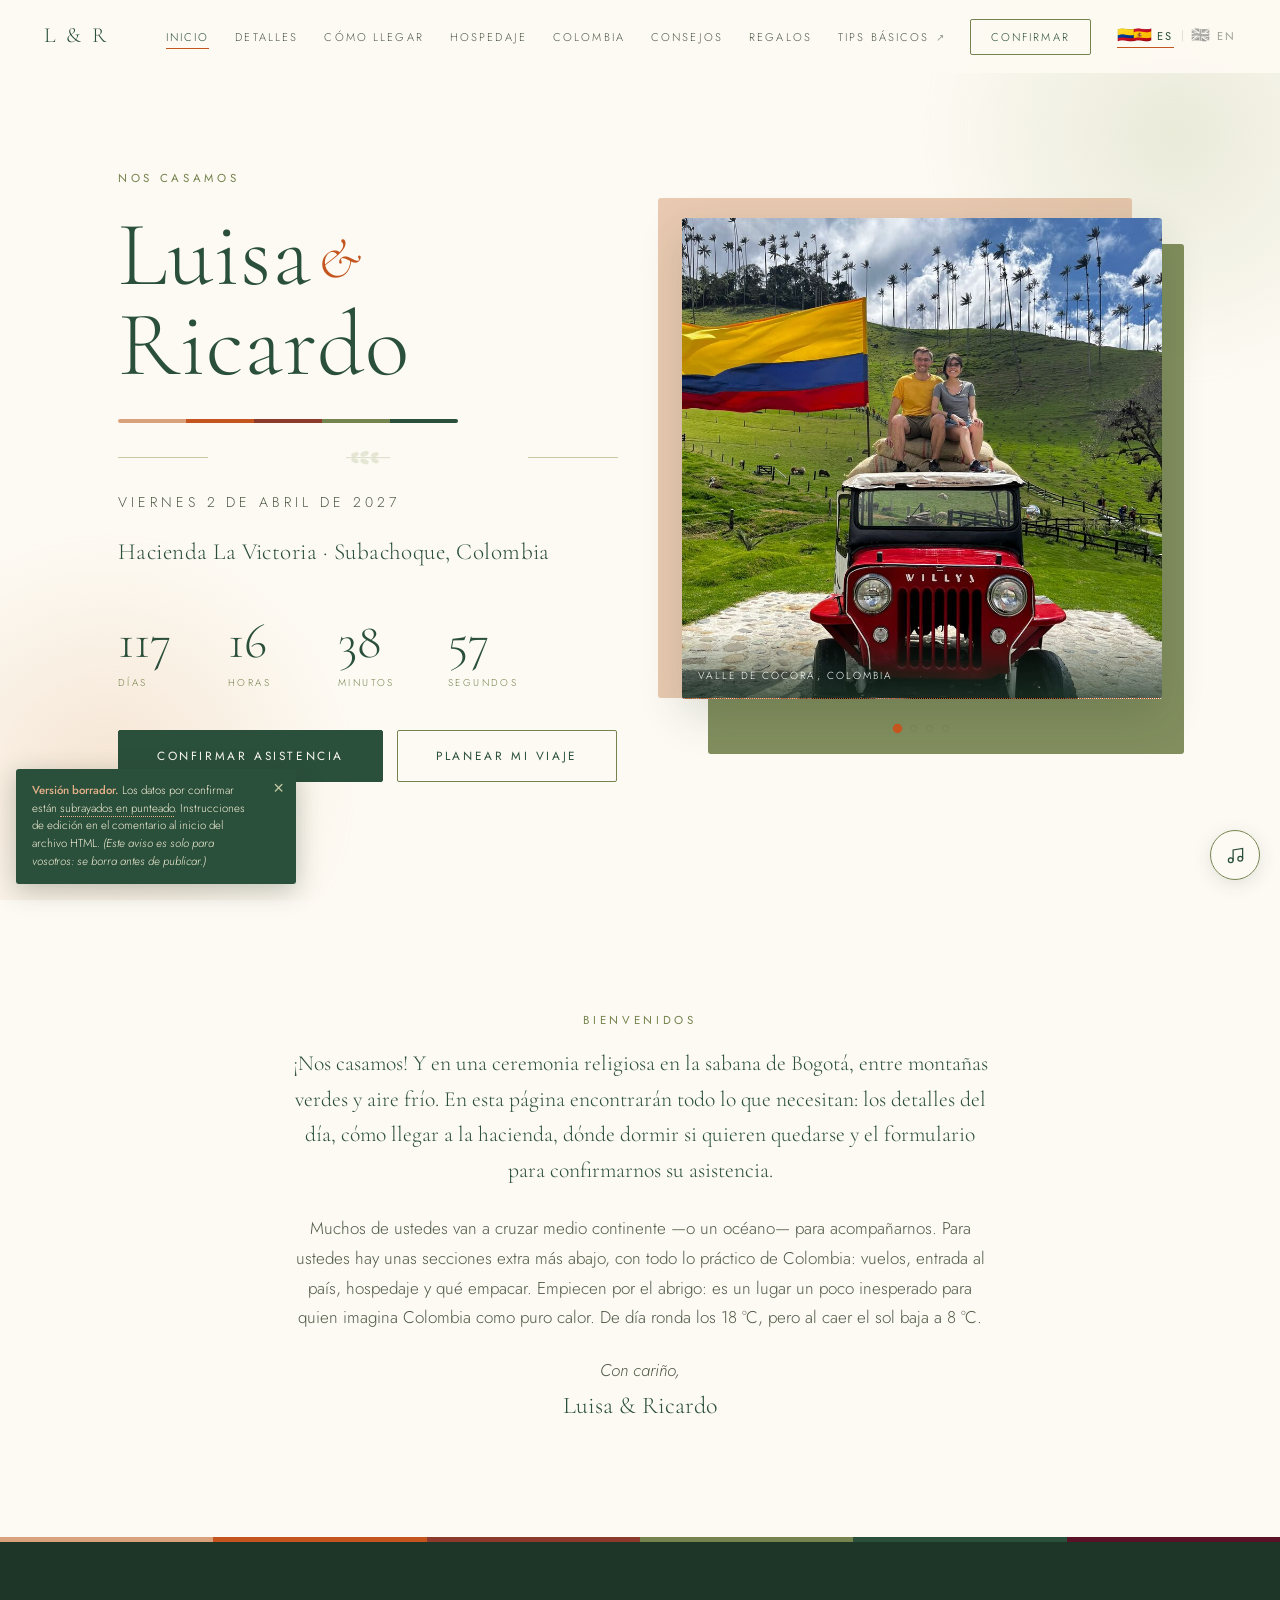
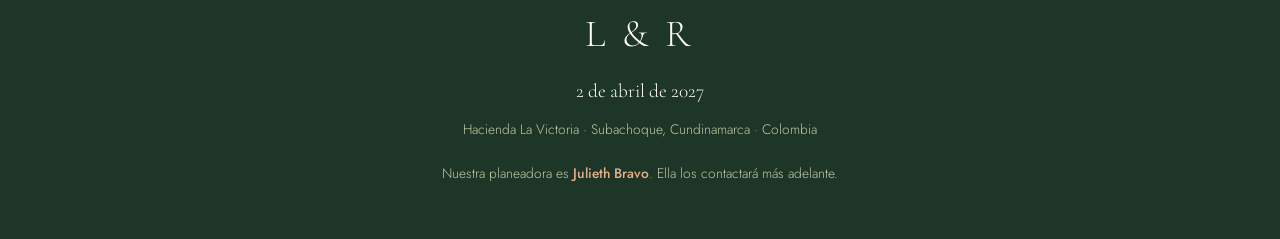
==== commit a8b4f573: "regalos-seccion" ====
--- a/index.html
+++ b/index.html
@@ -728,18 +728,10 @@
       <ellipse cx="85" cy="12" rx="10" ry="5.5" transform="rotate(-22 85 12)"/>
       <ellipse cx="85" cy="28" rx="10" ry="5.5" transform="rotate(22 85 28)"/>
     </svg>
-    <p class="lead" lang="es">Que vengan desde tan lejos ya es el regalo. En serio.</p>
-    <p class="lead" lang="en">That you would come all this way is the gift. Truly.</p>
-    <p style="margin-top:1.2rem" lang="es">Si además quieren tener un detalle con nosotros, lo agradecemos de corazón. Sabemos que traer algo en la maleta es incómodo, así que lo más fácil es esto:</p>
-    <p style="margin-top:1.2rem" lang="en">If you would also like to give us something, we are grateful from the heart. We know fitting a present into a suitcase is awkward, so the simplest way is this:</p>
-    <div class="grid" style="margin-top:30px;text-align:left;max-width:520px;margin-left:auto;margin-right:auto">
-      <div class="card">
-        <h4 lang="es">Aporte a la luna de miel</h4>
-        <h4 lang="en">A contribution to the honeymoon</h4>
-        <p class="ph" lang="es">Transferencia a: [banco / número de cuenta / Nequi / Bizum / PayPal / Wise]. También habrá un buzón discreto en la recepción de la finca.</p>
-        <p class="ph" lang="en">Bank transfer to: [bank / account number / Nequi / Bizum / PayPal / Wise]. There will also be a discreet box at the entrance to the farm.</p>
-      </div>
-    </div>
+    <p class="lead" lang="es">Que nos acompañen en este día ya es un regalo.</p>
+    <p class="lead" lang="en">Having you with us on the day is already a gift.</p>
+    <p style="margin-top:1.2rem" lang="es">Si además quieren tener un detalle con nosotros, lo agradecemos de corazón. Sabemos que traer algo en la maleta es incómodo, así que más adelante les compartiremos los detalles sobre cómo pueden compartir ese detalle con nosotros. Además, habrá un buzón discreto en la recepción de la hacienda.</p>
+    <p style="margin-top:1.2rem" lang="en">If you would also like to give us something, we are grateful from the heart. We know fitting a present into a suitcase is awkward, so we will share the details closer to the date on how you can do it. There will also be a discreet box at the entrance to the hacienda.</p>
   </div>
 </section>
 
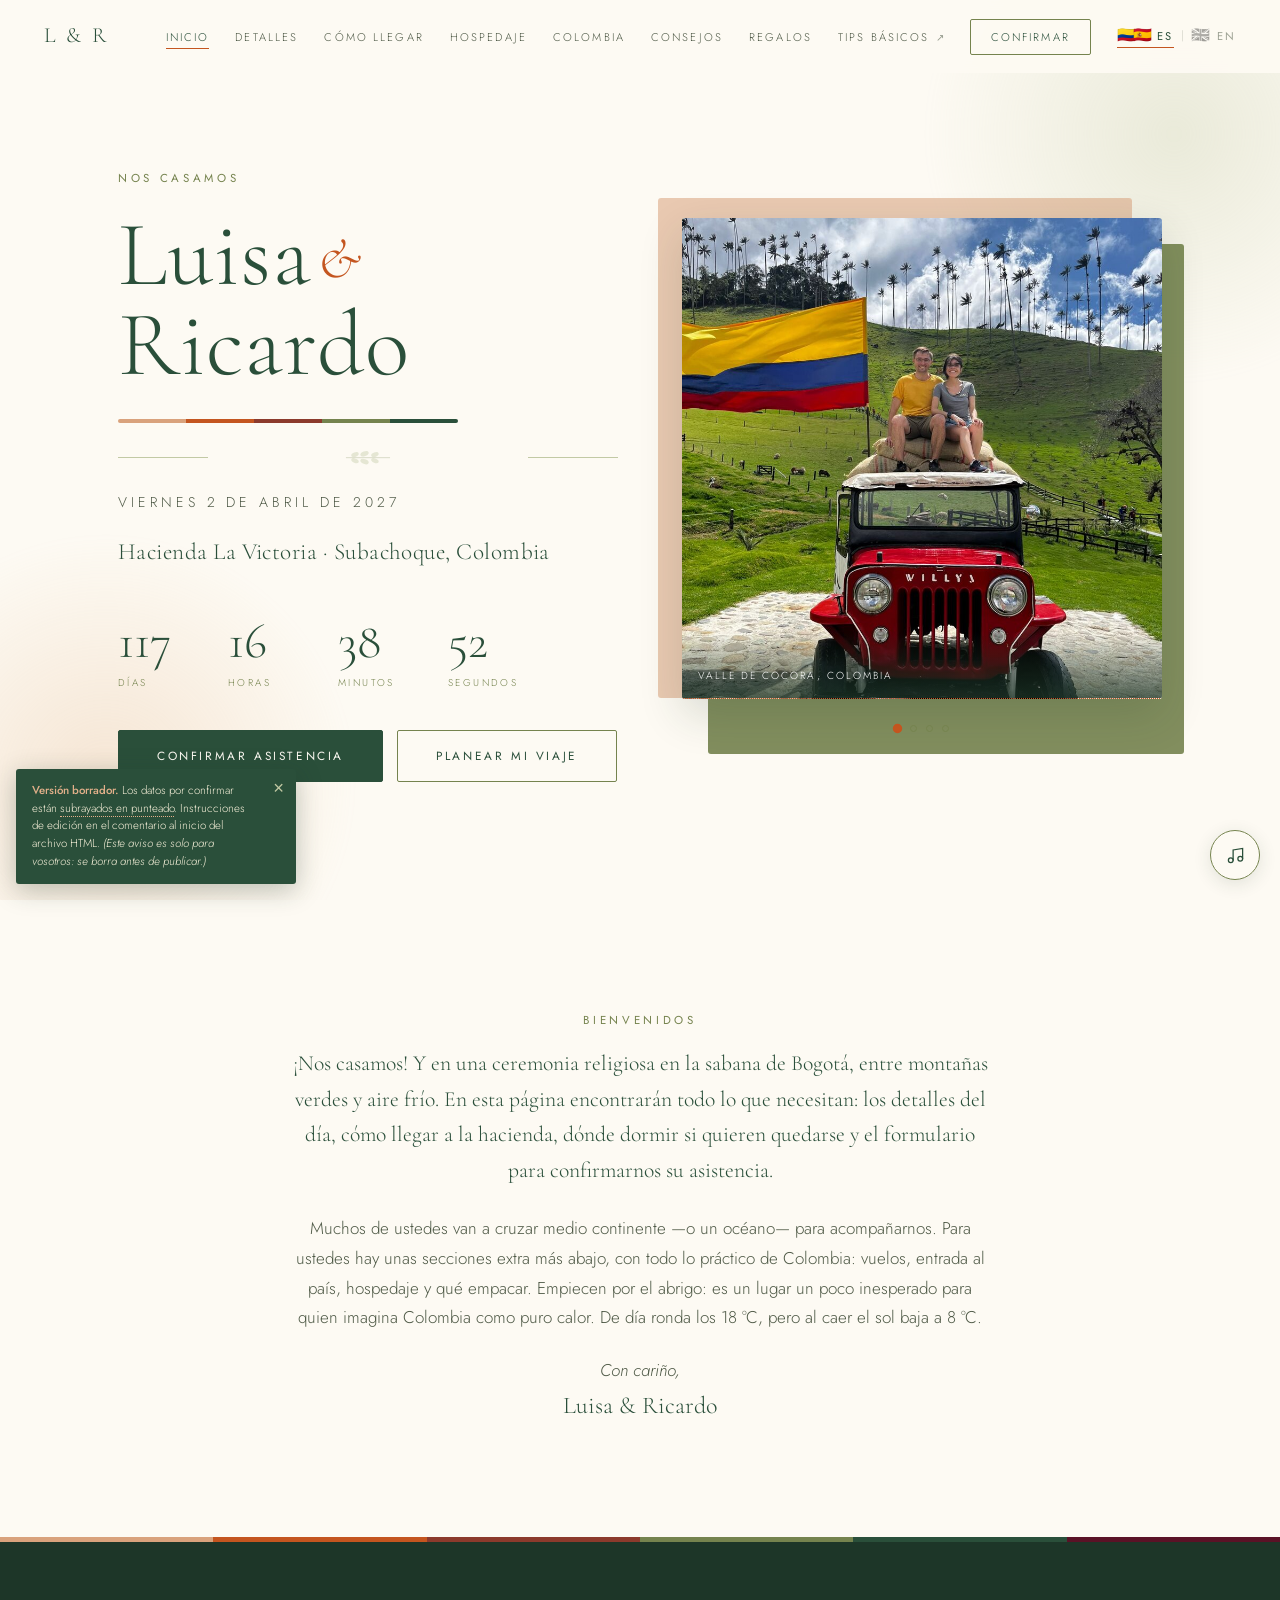
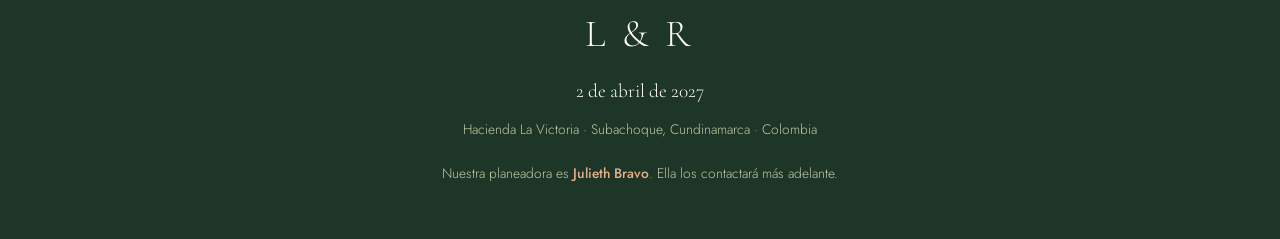
==== commit 20b36e5c: "actualizacion" ====
--- a/index.html
+++ b/index.html
@@ -319,7 +319,7 @@
           <li lang="es">Buena parte del suelo es empedrado: les sugerimos un tacón cómodo.</li>
           <li lang="en">Much of the ground is cobbled, so we suggest a comfortable heel.</li>
           <li lang="es">No olviden el abrigo: al caer el sol refresca de verdad.</li>
-          <li lang="en">Do bring a coat — it gets properly cold after sunset.</li>
+          <li lang="en">Do bring a coat — it gets cold after sunset.</li>
         </ul>
       </div>
     </div>
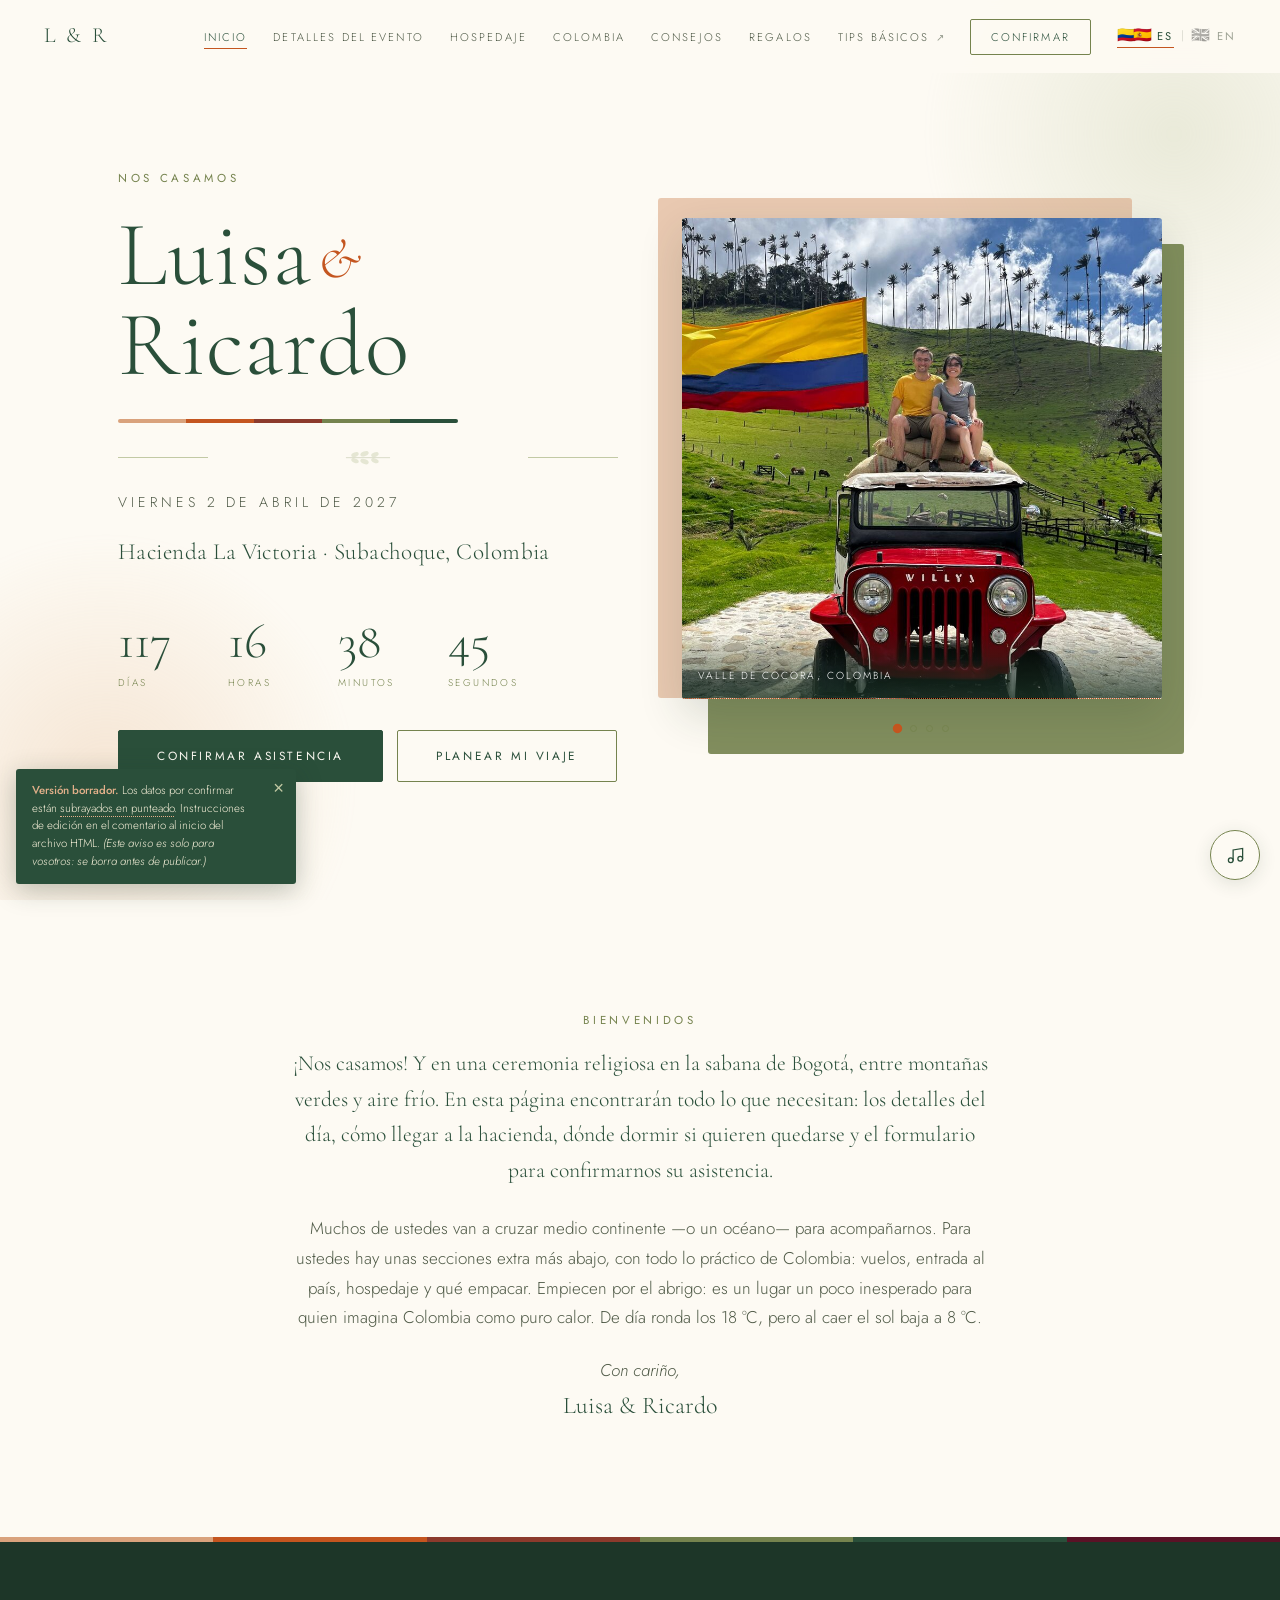
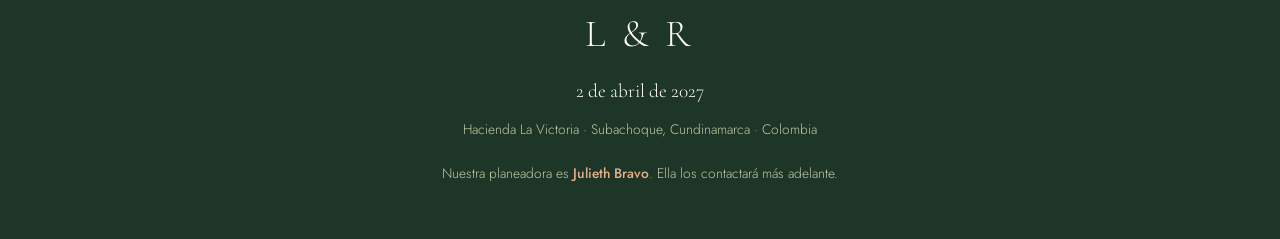
==== commit a3680990: "cambios" ====
--- a/index.html
+++ b/index.html
@@ -119,8 +119,7 @@
     <button class="burger" id="burger" aria-label="Menú" aria-expanded="false"><span></span><span></span><span></span></button>
     <ul class="nav-links" id="links">
       <li><a href="#inicio"><span lang="es">Inicio</span><span lang="en">Home</span></a></li>
-      <li><a href="#lugar"><span lang="es">Detalles</span><span lang="en">Details</span></a></li>
-      <li><a href="#viaje"><span lang="es">Cómo llegar</span><span lang="en">Getting here</span></a></li>
+      <li><a href="#lugar"><span lang="es">Detalles del Evento</span><span lang="en">Event details</span></a></li>
       <li><a href="#hospedaje"><span lang="es">Hospedaje</span><span lang="en">Where to stay</span></a></li>
       <li><a href="#colombia"><span lang="es">Colombia</span><span lang="en">Colombia</span></a></li>
       <li><a href="#consejos"><span lang="es">Consejos</span><span lang="en">Good to know</span></a></li>
@@ -330,60 +329,6 @@
 
 </div>
 
-<div class="vista" id="v-viaje">
-<!-- ═══════════ VIAJE ═══════════ -->
-<section id="viaje">
-  <div class="wrap">
-    <div class="sec-head rv">
-      <span class="eyebrow"><span lang="es">Cómo llegar</span><span lang="en">Getting here</span></span>
-      <h2 lang="es">El viaje a Colombia</h2>
-      <h2 lang="en">Travelling to Colombia</h2>
-      <p lang="es">Todo pasa por Bogotá. Desde ahí son poco más de 60 minutos hasta Subachoque.</p>
-      <p lang="en">Everything goes through Bogotá. From there it is a little over 60 minutes to Subachoque.</p>
-    </div>
-
-    <div class="grid g2">
-      <div class="card rv">
-        <span class="ico">✈</span>
-        <h4 lang="es">Vuelos</h4>
-        <h4 lang="en">Flights</h4>
-        <p lang="es">El aeropuerto es <strong>El Dorado (BOG)</strong>, en Bogotá. Es el hub más grande de la región y tiene vuelos directos desde Madrid, Miami, Nueva York, Ciudad de México, São Paulo, Buenos Aires, Santiago, Lima, Panamá y varias ciudades más.</p>
-        <p lang="en">The airport is <strong>El Dorado (BOG)</strong>, in Bogotá. It is the largest hub in the region, with direct flights from Madrid, Miami, New York, Mexico City, São Paulo, Buenos Aires, Santiago, Lima, Panama City and several more.</p>
-        <ul>
-          <li lang="es"><strong>Reserven pronto:</strong> abril arranca con temporada alta en Colombia. Semana Santa 2027 es del <strong>22 al 28 de marzo</strong>, así que planeen con tiempo.</li>
-          <li lang="en"><strong>Book early:</strong> April opens the high season in Colombia. Holy Week in 2027 runs from <strong>March 22 to 28</strong>, so plan ahead.</li>
-        </ul>
-      </div>
-
-      <div class="card rv">
-        <span class="ico">🛂</span>
-        <h4 lang="es">Entrada al país</h4>
-        <h4 lang="en">Entering the country</h4>
-        <ul>
-          <li lang="es">Ciudadanos de la mayoría de países de Europa y América Latina, además de EE. UU. y Australia, <strong>no necesitan visa</strong> para estancias turísticas de hasta 90 días. Verifiquen su caso concreto en la web oficial de <a href="https://www.migracioncolombia.gov.co/" target="_blank" rel="noopener">Migración Colombia</a> — las reglas cambian.</li>
-          <li lang="en">Citizens of most European and Latin American countries, as well as the US and Australia, <strong>do not need a visa</strong> for tourist stays of up to 90 days. Check your own case on the official <a href="https://www.migracioncolombia.gov.co/" target="_blank" rel="noopener">Migración Colombia</a> site — the rules change.</li>
-          <li lang="es"><strong>Check-Mig obligatorio para todos:</strong> formulario digital gratuito que se llena en línea dentro de las 24 horas previas al vuelo, en <a href="https://apps.migracioncolombia.gov.co/pre-registro/public/preregistro.jsf" target="_blank" rel="noopener">apps.migracioncolombia.gov.co</a>.</li>
-          <li lang="en"><strong>Check-Mig is required for everyone:</strong> a free online form to be filled in within the 24 hours before your flight, at <a href="https://apps.migracioncolombia.gov.co/pre-registro/public/preregistro.jsf" target="_blank" rel="noopener">apps.migracioncolombia.gov.co</a>.</li>
-        </ul>
-      </div>
-
-
-
-      <div class="card rv">
-        <span class="ico">🚕</span>
-        <h4 lang="es">Taxis y apps</h4>
-        <h4 lang="en">Taxis and apps</h4>
-        <p lang="es">En Bogotá funcionan Uber, DiDi, Yango e InDrive, además de los taxis oficiales del aeropuerto.</p>
-        <p lang="en">Uber, DiDi, Yango and InDrive all work in Bogotá, alongside the official airport taxis.</p>
-        <p style="margin-top:.7rem" lang="es">Nada de taxis levantados en la calle: usen siempre la app y, antes de subirse, confirmen que la placa y el modelo coincidan con los de la pantalla.</p>
-        <p style="margin-top:.7rem" lang="en">Never flag down a taxi in the street: always use the app, and before getting in, check that the plate and the model match what is on your screen.</p>
-      </div>
-
-    </div>
-  </div>
-</section>
-
-</div>
 
 <div class="vista" id="v-hospedaje">
 <!-- ═══════════ HOSPEDAJE ═══════════ -->
@@ -422,6 +367,59 @@
 </div>
 
 <div class="vista" id="v-colombia">
+<!-- ═══════════ VIAJE ═══════════ -->
+<section id="viaje">
+  <div class="wrap">
+    <div class="sec-head rv">
+      <span class="eyebrow"><span lang="es">Cómo llegar</span><span lang="en">Getting here</span></span>
+      <h2 lang="es">El viaje a Colombia</h2>
+      <h2 lang="en">Travelling to Colombia</h2>
+      <p lang="es">Todo pasa por Bogotá. Desde ahí son poco más de 60 minutos hasta Subachoque.</p>
+      <p lang="en">Everything goes through Bogotá. From there it is a little over 60 minutes to Subachoque.</p>
+    </div>
+
+    <div class="grid g2">
+      <div class="card rv">
+        <span class="ico">✈</span>
+        <h4 lang="es">Vuelos</h4>
+        <h4 lang="en">Flights</h4>
+        <p lang="es">El aeropuerto es <strong>El Dorado (BOG)</strong>, en Bogotá. Es el hub más grande de la región y tiene vuelos directos desde Madrid, Miami, Nueva York, Ciudad de México, São Paulo, Buenos Aires, Santiago, Lima, Panamá y varias ciudades más.</p>
+        <p lang="en">The airport is <strong>El Dorado (BOG)</strong>, in Bogotá. It is the largest hub in the region, with direct flights from Madrid, Miami, New York, Mexico City, São Paulo, Buenos Aires, Santiago, Lima, Panama City and several more.</p>
+        <ul>
+          <li lang="es"><strong>Reserven pronto:</strong> abril arranca con temporada alta en Colombia. Semana Santa 2027 es del <strong>22 al 28 de marzo</strong>, así que planeen con tiempo.</li>
+          <li lang="en"><strong>Book early:</strong> April opens the high season in Colombia. Holy Week in 2027 runs from <strong>March 22 to 28</strong>, so plan ahead.</li>
+        </ul>
+      </div>
+
+      <div class="card rv">
+        <span class="ico">🛂</span>
+        <h4 lang="es">Entrada al país</h4>
+        <h4 lang="en">Entering the country</h4>
+        <ul>
+          <li lang="es">Ciudadanos de la mayoría de países de Europa y América Latina, además de EE. UU. y Australia, <strong>no necesitan visa</strong> para estancias turísticas de hasta 90 días. Verifiquen su caso concreto en la web oficial de <a href="https://www.migracioncolombia.gov.co/" target="_blank" rel="noopener">Migración Colombia</a> — las reglas cambian.</li>
+          <li lang="en">Citizens of most European and Latin American countries, as well as the US and Australia, <strong>do not need a visa</strong> for tourist stays of up to 90 days. Check your own case on the official <a href="https://www.migracioncolombia.gov.co/" target="_blank" rel="noopener">Migración Colombia</a> site — the rules change.</li>
+          <li lang="es"><strong>Check-Mig obligatorio para todos:</strong> formulario digital gratuito que se llena en línea dentro de las 24 horas previas al vuelo, en <a href="https://apps.migracioncolombia.gov.co/pre-registro/public/preregistro.jsf" target="_blank" rel="noopener">apps.migracioncolombia.gov.co</a>.</li>
+          <li lang="en"><strong>Check-Mig is required for everyone:</strong> a free online form to be filled in within the 24 hours before your flight, at <a href="https://apps.migracioncolombia.gov.co/pre-registro/public/preregistro.jsf" target="_blank" rel="noopener">apps.migracioncolombia.gov.co</a>.</li>
+        </ul>
+      </div>
+
+
+
+      <div class="card rv">
+        <span class="ico">🚕</span>
+        <h4 lang="es">Taxis y apps</h4>
+        <h4 lang="en">Taxis and apps</h4>
+        <p lang="es">En Bogotá funcionan Uber, DiDi, Yango e InDrive, además de los taxis oficiales del aeropuerto.</p>
+        <p lang="en">Uber, DiDi, Yango and InDrive all work in Bogotá, alongside the official airport taxis.</p>
+        <p style="margin-top:.7rem" lang="es">Nada de taxis levantados en la calle: usen siempre la app y, antes de subirse, confirmen que la placa y el modelo coincidan con los de la pantalla.</p>
+        <p style="margin-top:.7rem" lang="en">Never flag down a taxi in the street: always use the app, and before getting in, check that the plate and the model match what is on your screen.</p>
+      </div>
+
+    </div>
+  </div>
+</section>
+
+
 <!-- ═══════════ COLOMBIA PRÁCTICA ═══════════ -->
 <section id="colombia">
   <div class="wrap">
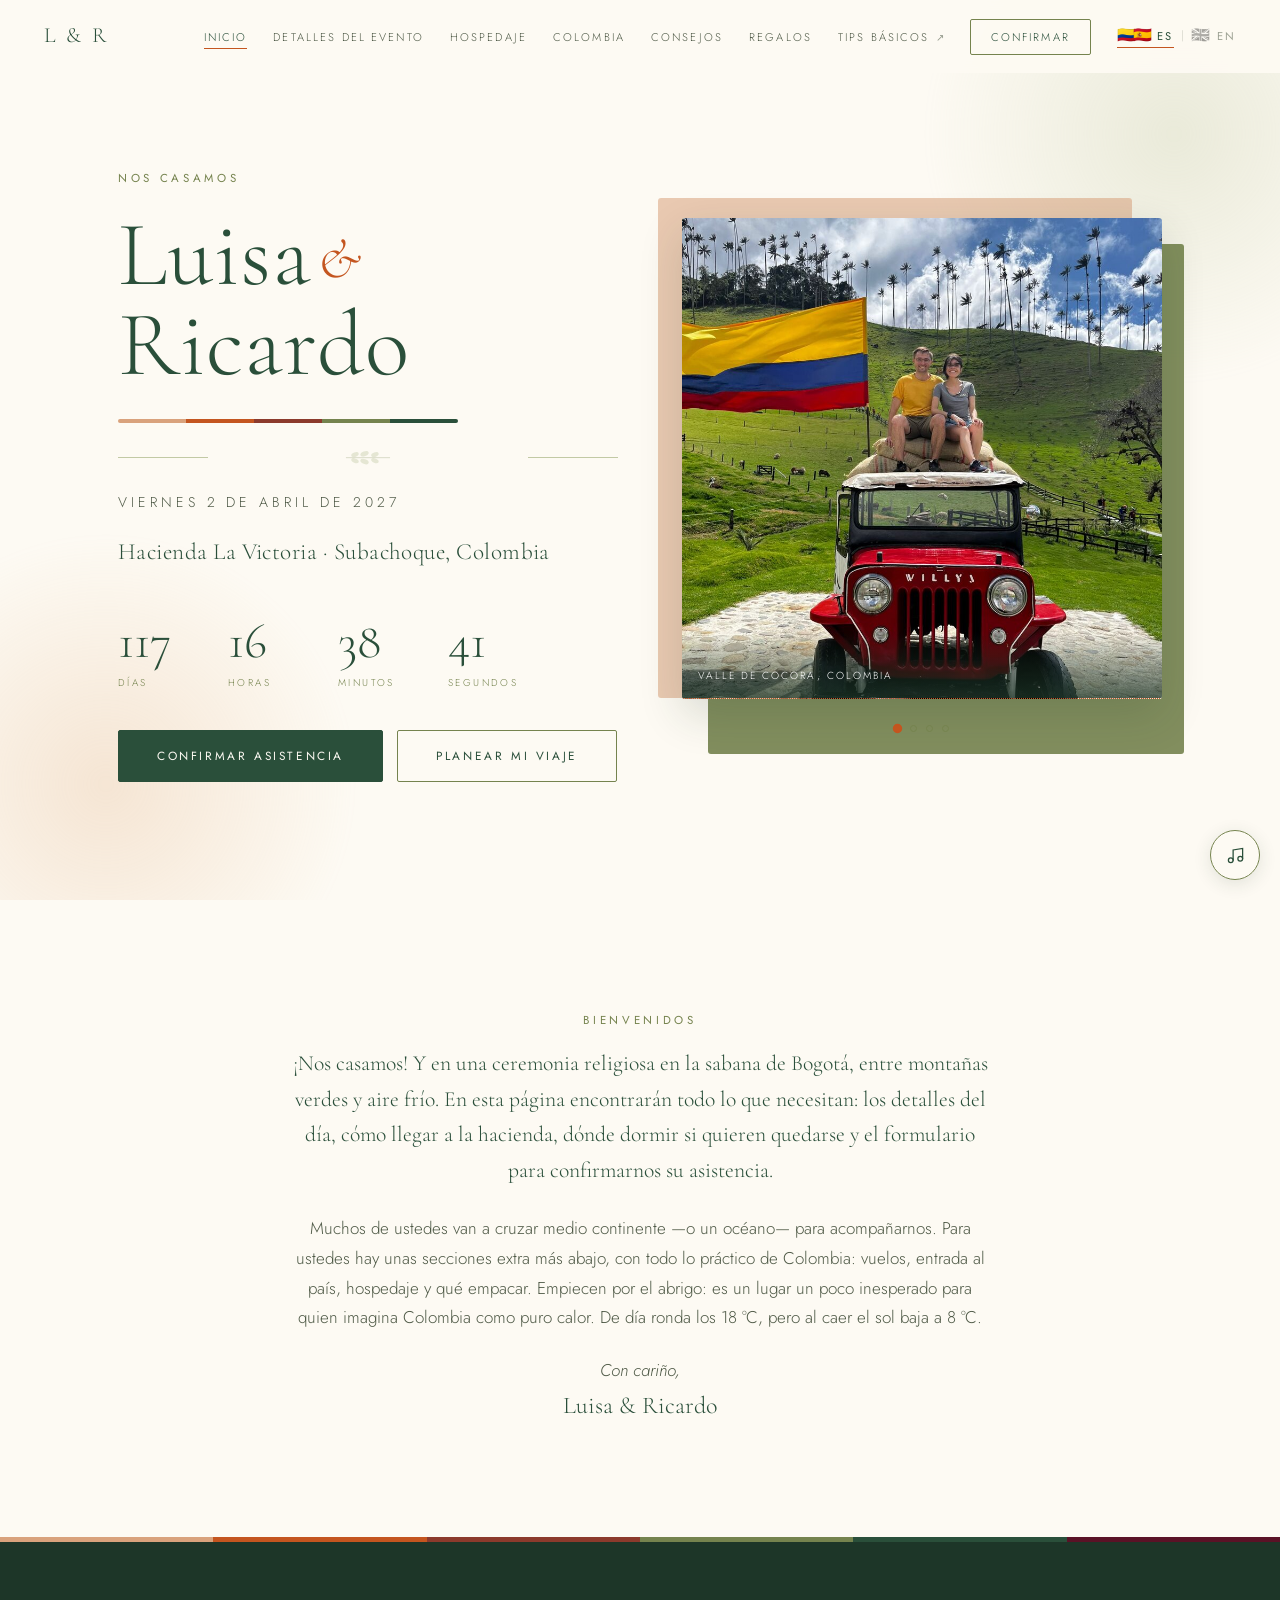
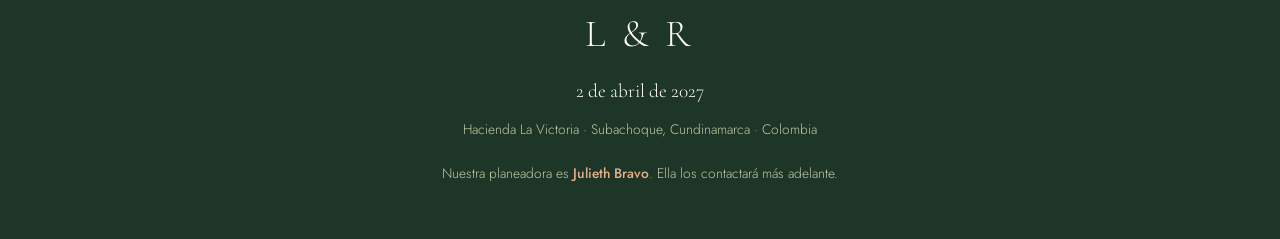
==== commit 6dc94ca0: "Quitar el aviso de version borrador" ====
--- a/index.html
+++ b/index.html
@@ -17,8 +17,8 @@
   3. Para quitar el resaltado cuando ya tengas los datos finales, borra la
      palabra  ph  de la etiqueta, o busca en el CSS la regla  .ph  y ponle
      border-bottom: none;
-  4. El aviso "Versión borrador" de arriba se elimina borrando el bloque
-     <div class="draft-banner"> ... </div>
+  4. El aviso "Versión borrador" ya se ha quitado. Si hiciera falta
+     recuperarlo, la regla .draft-banner sigue en estilo.css.
   5. FORMULARIO RSVP — ⚠ FALTA CONECTARLO. Las respuestas van a un Google
      Form oculto, pero hay que rellenar antes las variables GFORM y CAMPOS
      en el bloque "ENVÍO DEL RSVP" del JavaScript, al final del archivo.
@@ -94,12 +94,6 @@
   </div>
   <div id="pm-caja"><div id="pm-marco"></div></div>
   <p class="pm-pie">«Asilo» · Jorge Drexler &amp; Mon Laferte</p>
-</div>
-
-<!-- ═══════════ AVISO EDITABLE (bórralo cuando publiques) ═══════════ -->
-<div class="draft-banner" id="draft">
-  <button onclick="document.getElementById('draft').remove()" aria-label="Cerrar">&times;</button>
-  <b>Versión borrador.</b> Los datos por confirmar están <span style="border-bottom:1.5px dotted #E3B08A">subrayados en punteado</span>. Instrucciones de edición en el comentario al inicio del archivo HTML. <em>(Este aviso es solo para vosotros: se borra antes de publicar.)</em>
 </div>
 
 <!-- ═══════════ NAV ═══════════ -->
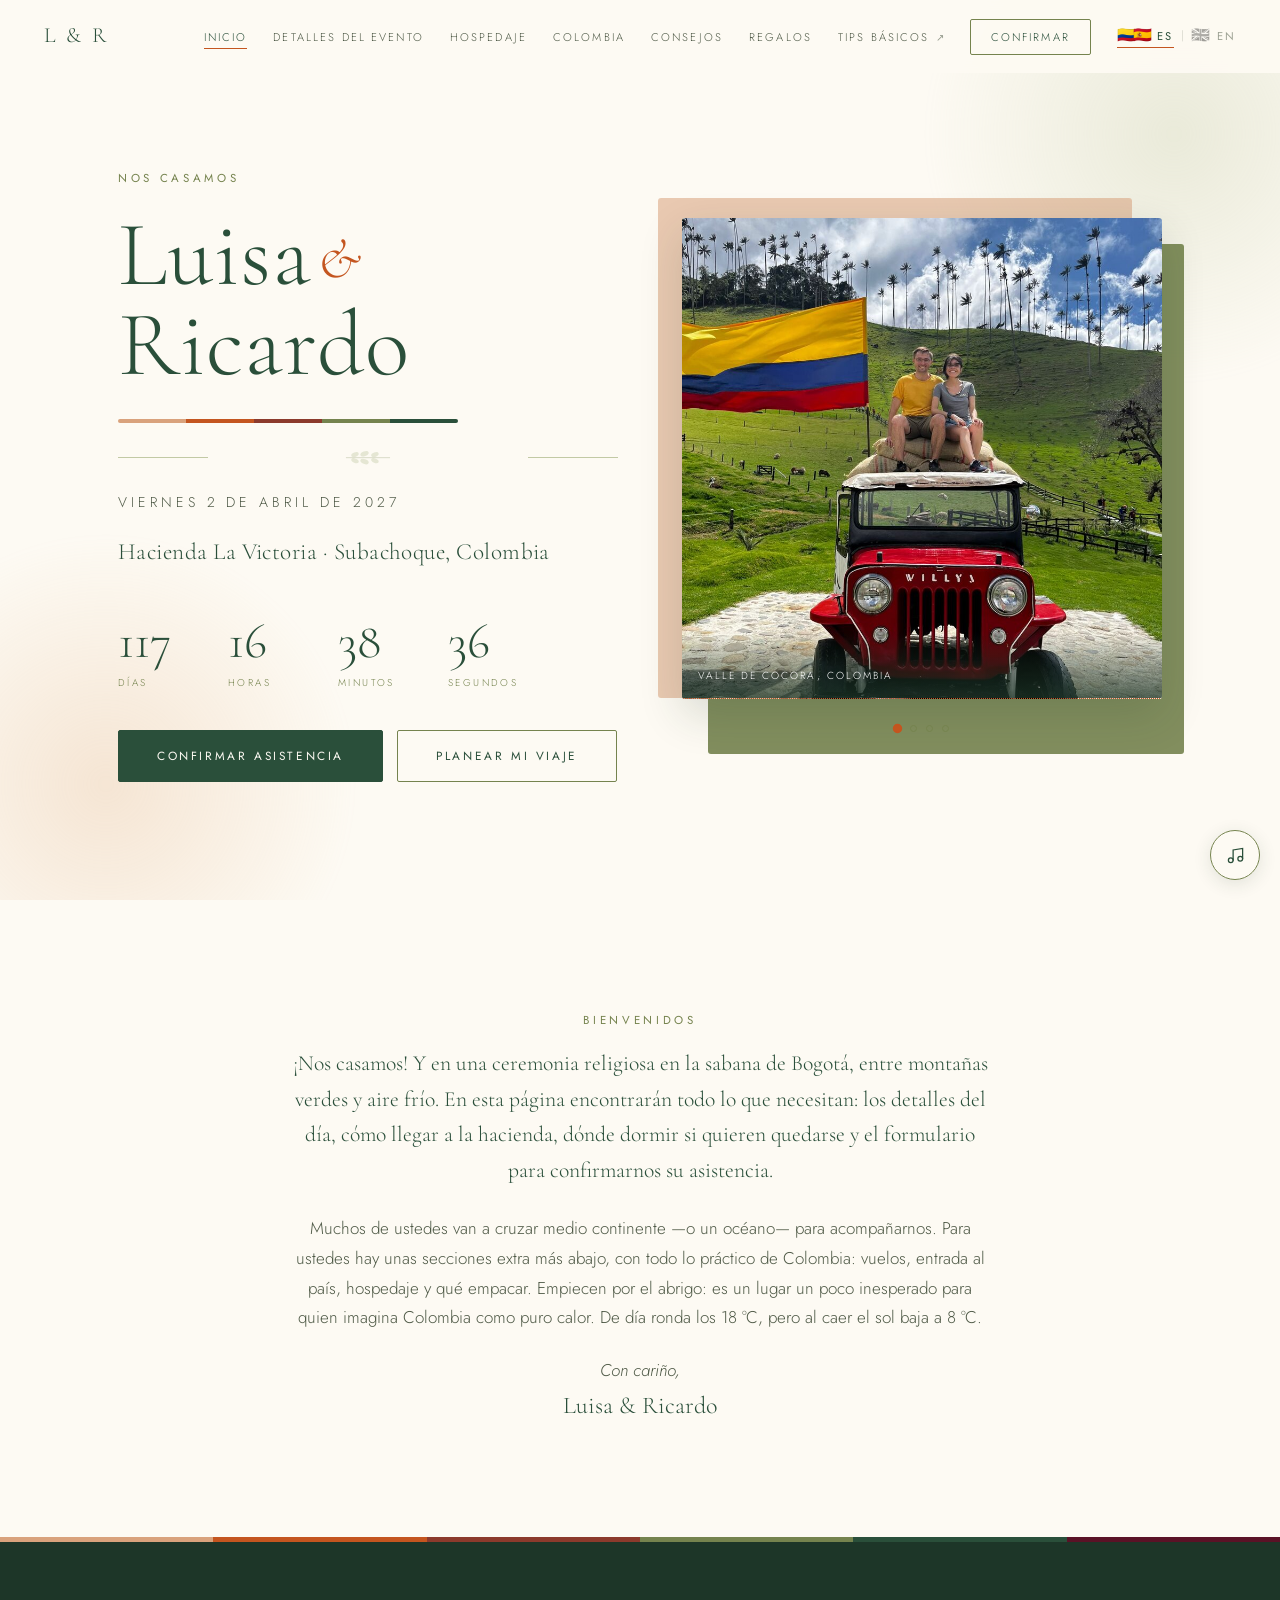
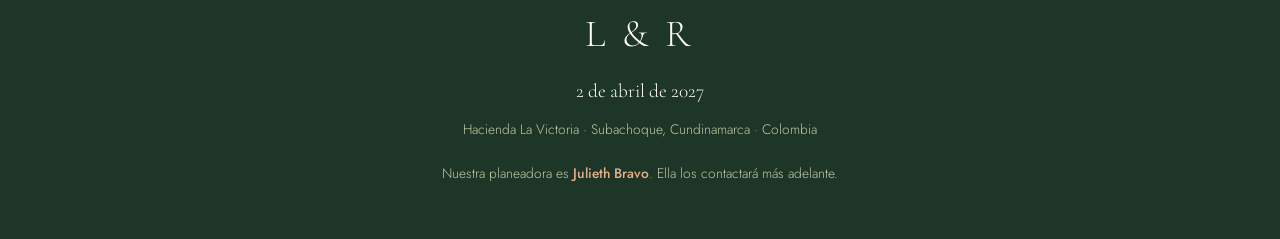
==== commit 3784bba2: "Regalos: lluvia de sobres" ====
--- a/index.html
+++ b/index.html
@@ -722,8 +722,8 @@
     </svg>
     <p class="lead" lang="es">Que nos acompañen en este día ya es un regalo.</p>
     <p class="lead" lang="en">Having you with us on the day is already a gift.</p>
-    <p style="margin-top:1.2rem" lang="es">Si además quieren tener un detalle con nosotros, lo agradecemos de corazón. Sabemos que traer algo en la maleta es incómodo, así que más adelante les compartiremos los detalles sobre cómo pueden compartir ese detalle con nosotros. Además, habrá un buzón discreto en la recepción de la hacienda.</p>
-    <p style="margin-top:1.2rem" lang="en">If you would also like to give us something, we are grateful from the heart. We know fitting a present into a suitcase is awkward, so we will share the details closer to the date on how you can do it. There will also be a discreet box at the entrance to the hacienda.</p>
+    <p style="margin-top:1.2rem" lang="es">Si además quieren tener un detalle con nosotros, lo agradecemos de corazón. Haremos lluvia de sobres. Tendremos un buzón en la hacienda y también pondremos la información para transferencia bancaria.</p>
+    <p style="margin-top:1.2rem" lang="en">If you would also like to give us something, we are grateful from the heart. We will be doing an envelope shower: there will be a gift box at the hacienda, and we will also share the details for a bank transfer.</p>
   </div>
 </section>
 
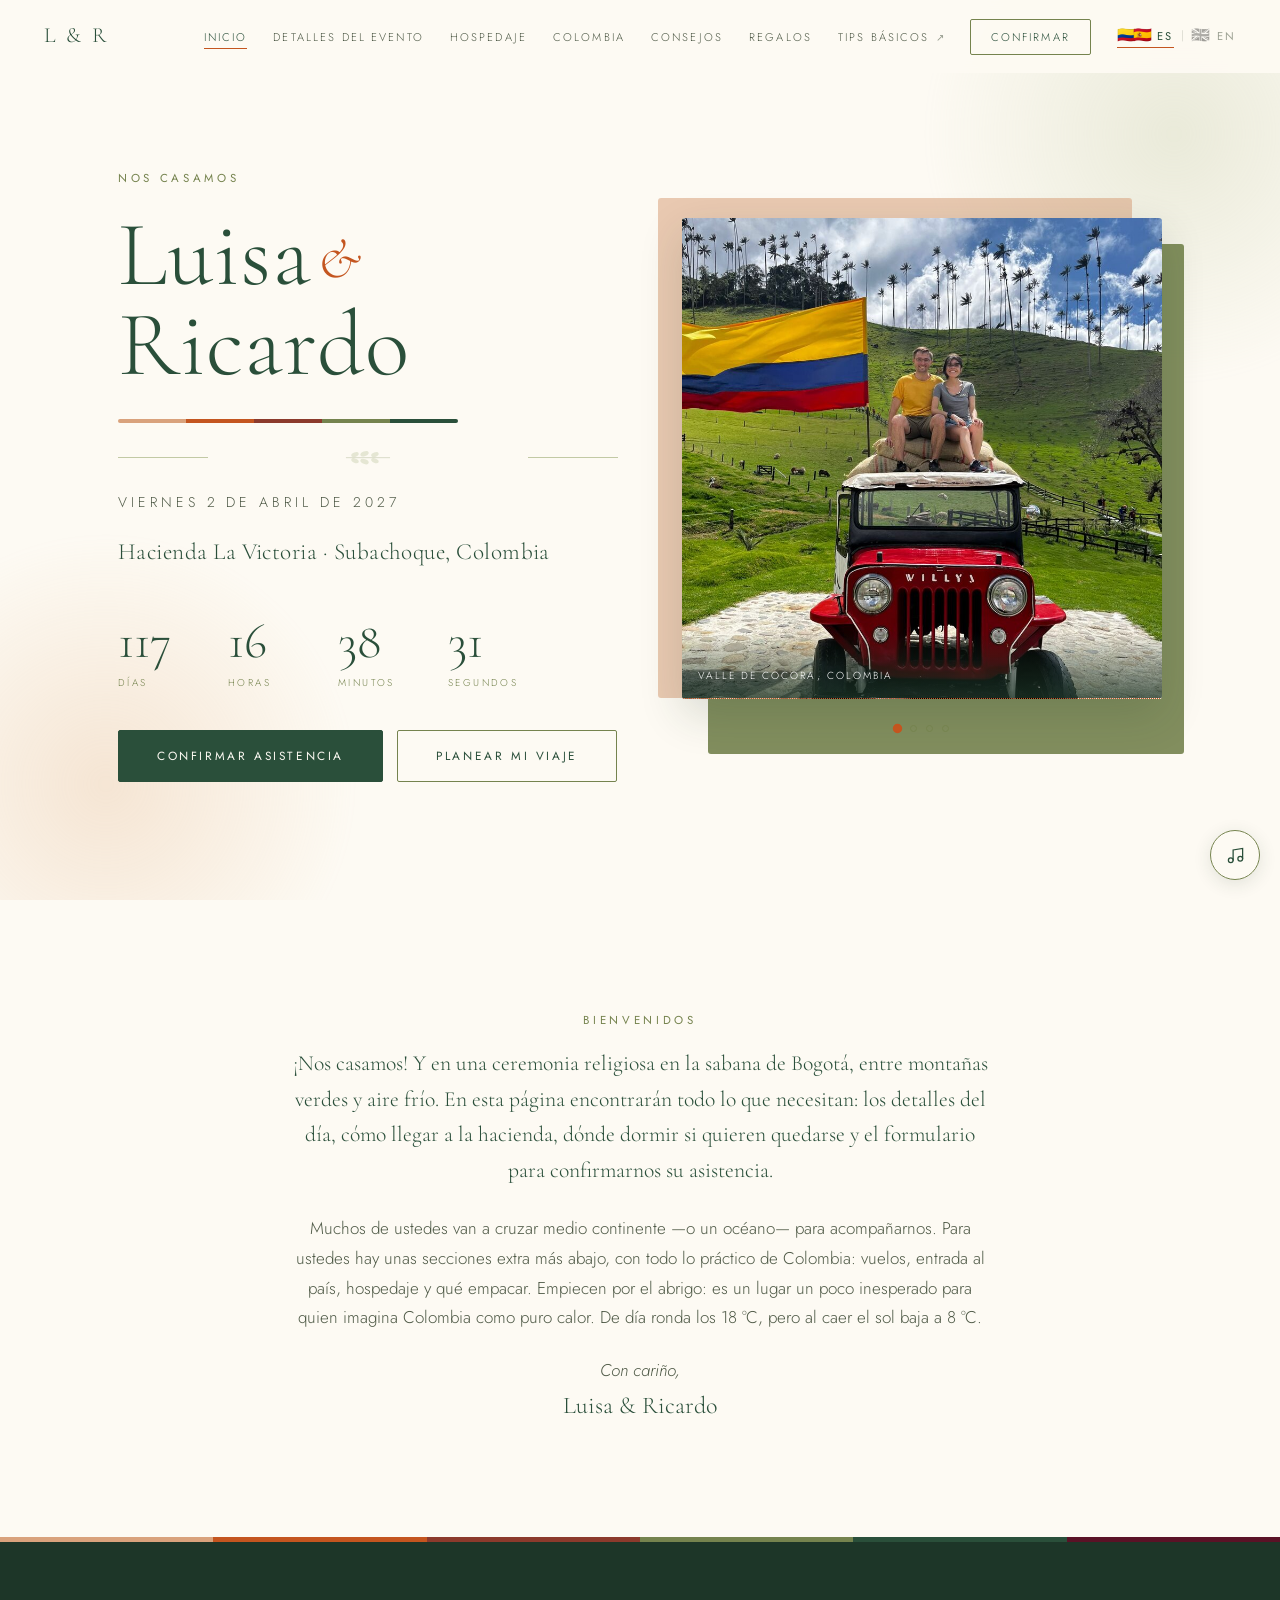
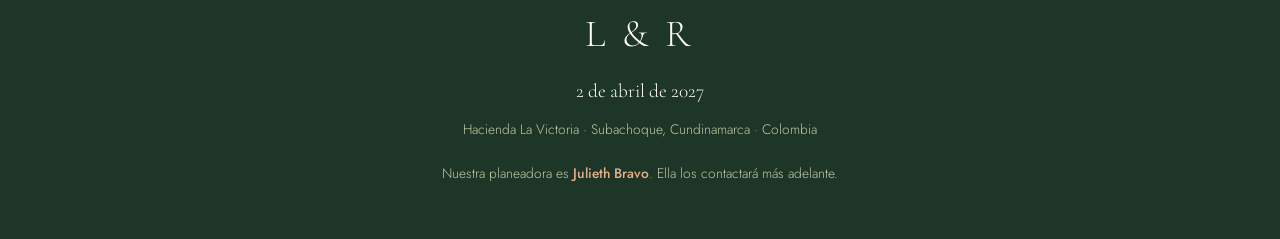
==== commit 7008fb5b: "Update index.html" ====
--- a/index.html
+++ b/index.html
@@ -271,8 +271,8 @@
         <span class="ico">⛪</span>
         <h4 lang="es">La ceremonia</h4>
         <h4 lang="en">The ceremony</h4>
-        <p lang="es">Será <strong>religiosa</strong>, a las <strong class="ph">4:00 de la tarde</strong>. Les pedimos estar sentados unos minutos antes.</p>
-        <p lang="en">It will be a <strong>religious ceremony</strong> at <strong class="ph">4:00 in the afternoon</strong>. Please be seated a few minutes beforehand.</p>
+        <p lang="es">Será <strong>religiosa</strong>. Les pedimos que lleguen a las <strong class="ph">4:00 p.m.</strong> a la hacienda para que puedan acompañarnos.</p>
+        <p lang="en">It will be a <strong>religious ceremony</strong>. Please arrive at the hacienda by <strong class="ph">4:00 p.m.</strong> so you can be there with us.</p>
         <p lang="es" style="margin-top:.7rem">Después, el cóctel y la fiesta son en la misma hacienda: no hay que moverse en todo el día.</p>
         <p lang="en" style="margin-top:.7rem">The cocktail hour and the party follow in the same place, so there is no moving around during the day.</p>
       </div>
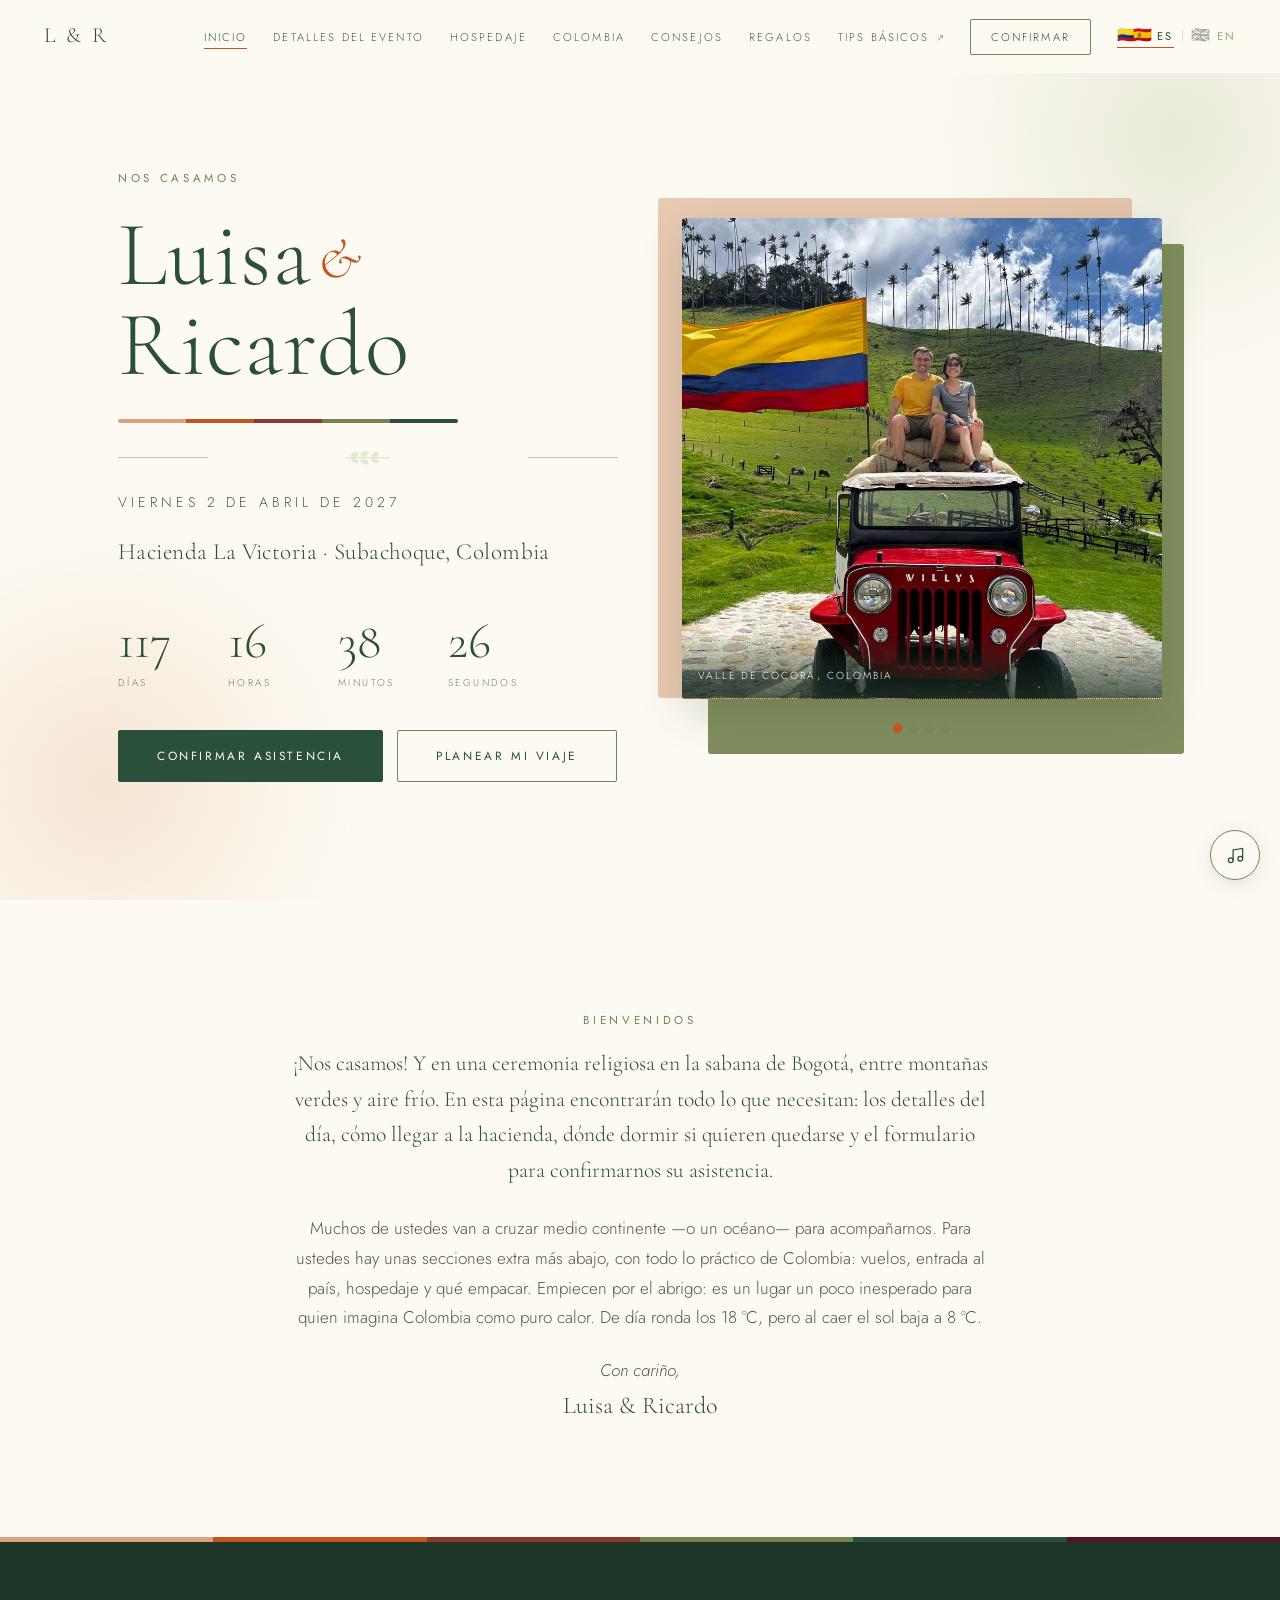
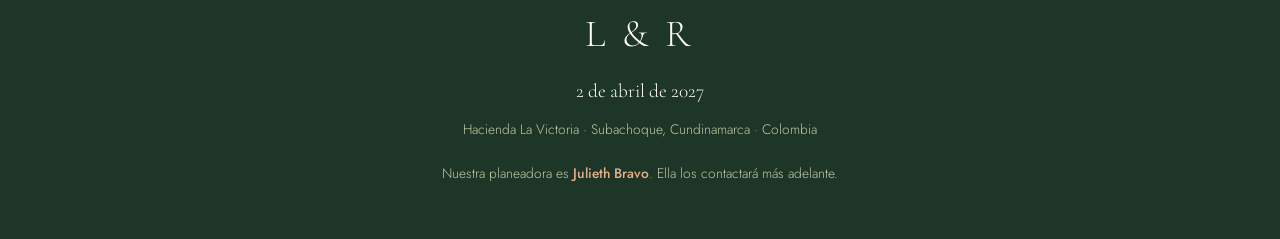
==== commit 653c8e21: "Update index.html Vestuario: evitar blanco y verde oliva" ====
--- a/index.html
+++ b/index.html
@@ -309,6 +309,8 @@
         <p lang="es">Ellos, <strong>traje formal</strong>. Ellas, <strong>cóctel o vestido largo</strong>.</p>
         <p lang="en">Men, <strong>formal suit</strong>. Women, <strong>cocktail or long dress</strong>.</p>
         <ul>
+          <li lang="es">Les pedimos evitar el <strong>blanco</strong> y el <strong>verde oliva</strong> en vestidos y corbatas.</li>
+          <li lang="en">Please avoid <strong>white</strong> and <strong>olive green</strong> for dresses and ties.</li>
           <li lang="es">Buena parte del suelo es empedrado: les sugerimos un tacón cómodo.</li>
           <li lang="en">Much of the ground is cobbled, so we suggest a comfortable heel.</li>
           <li lang="es">No olviden el abrigo: al caer el sol refresca de verdad.</li>
